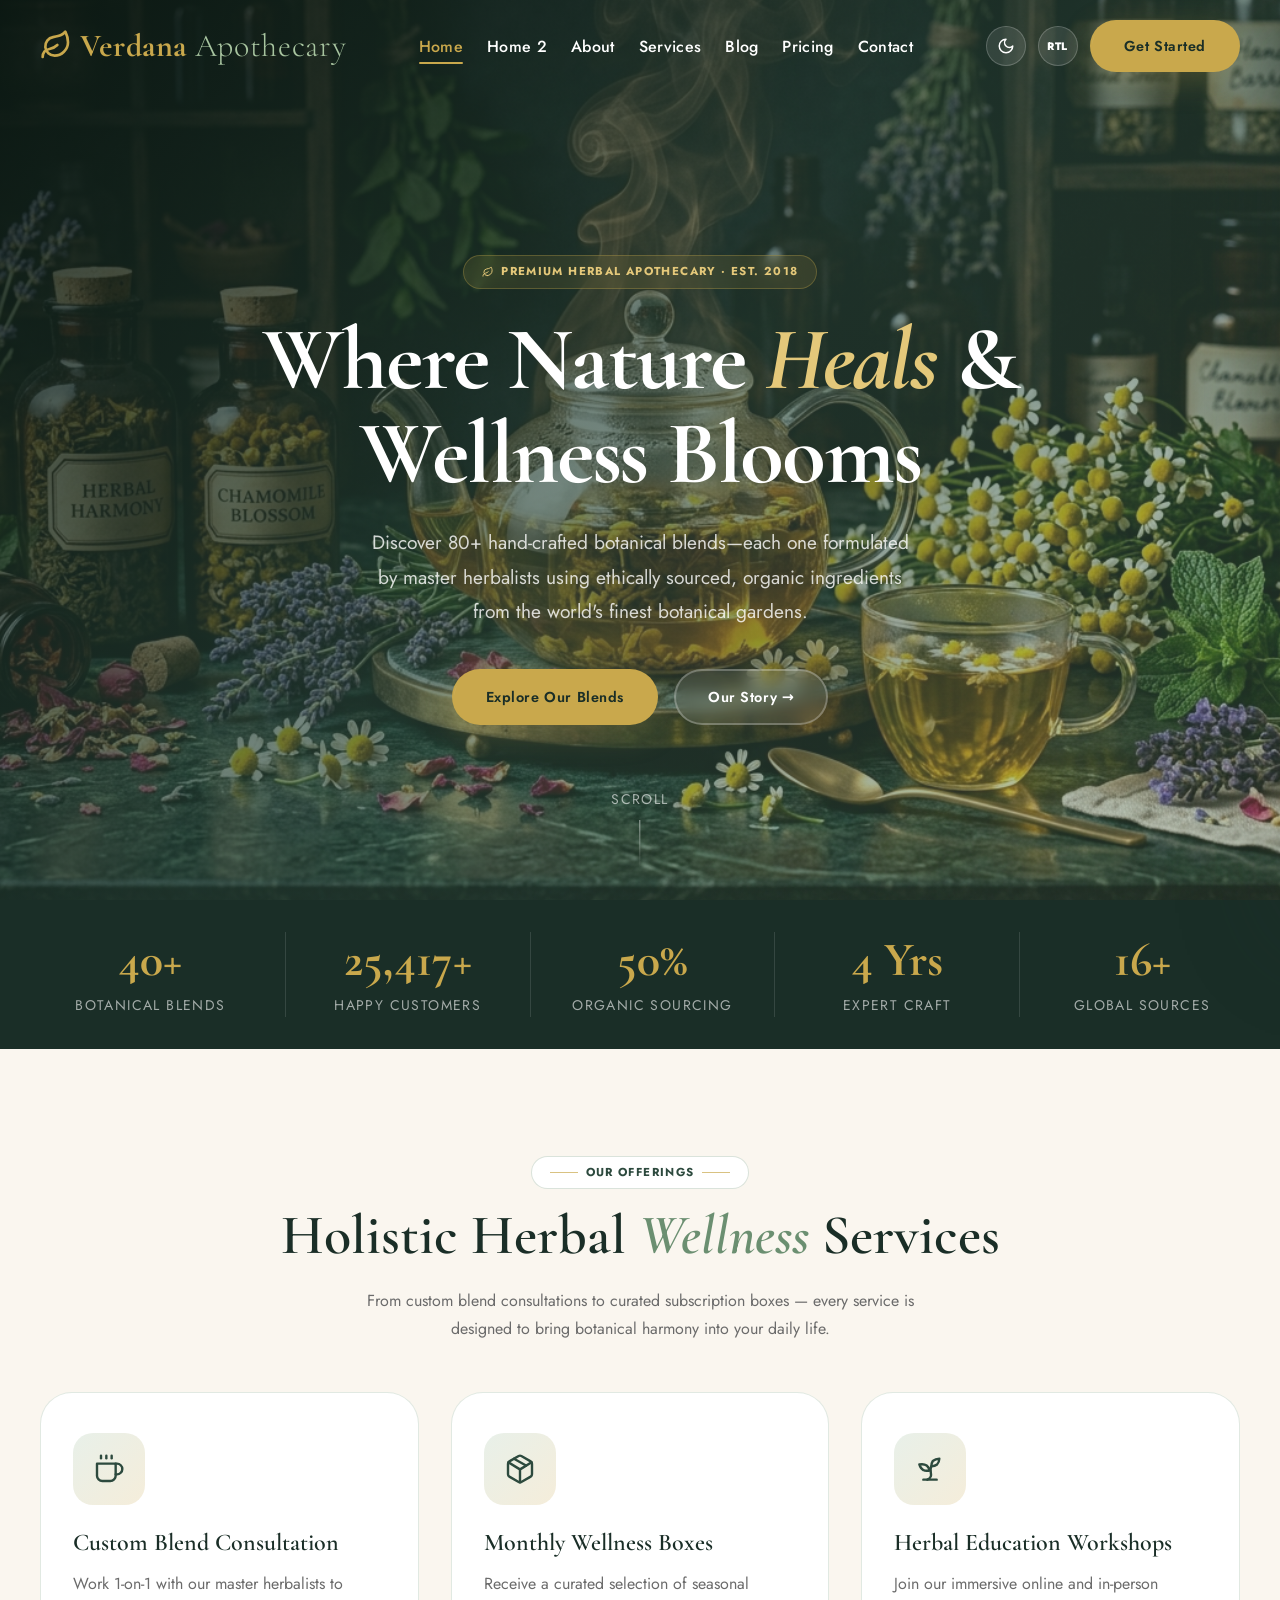
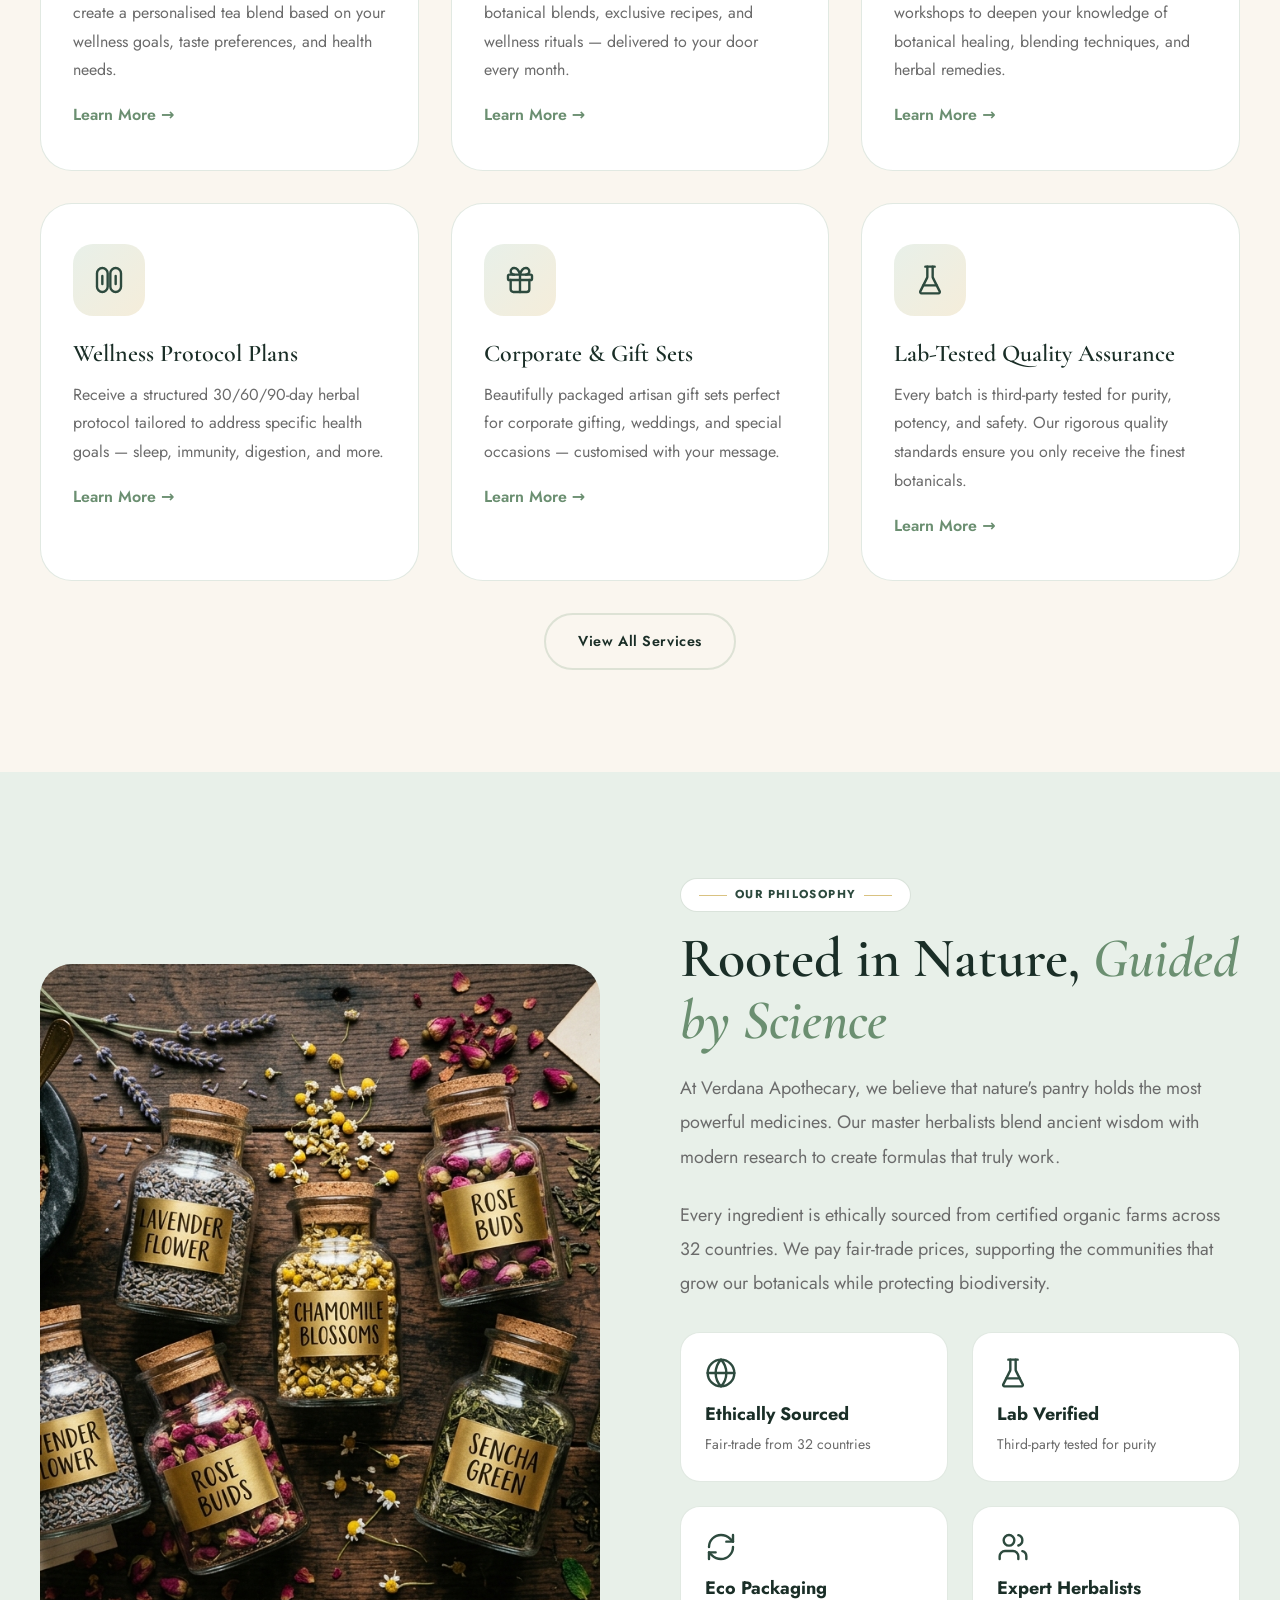
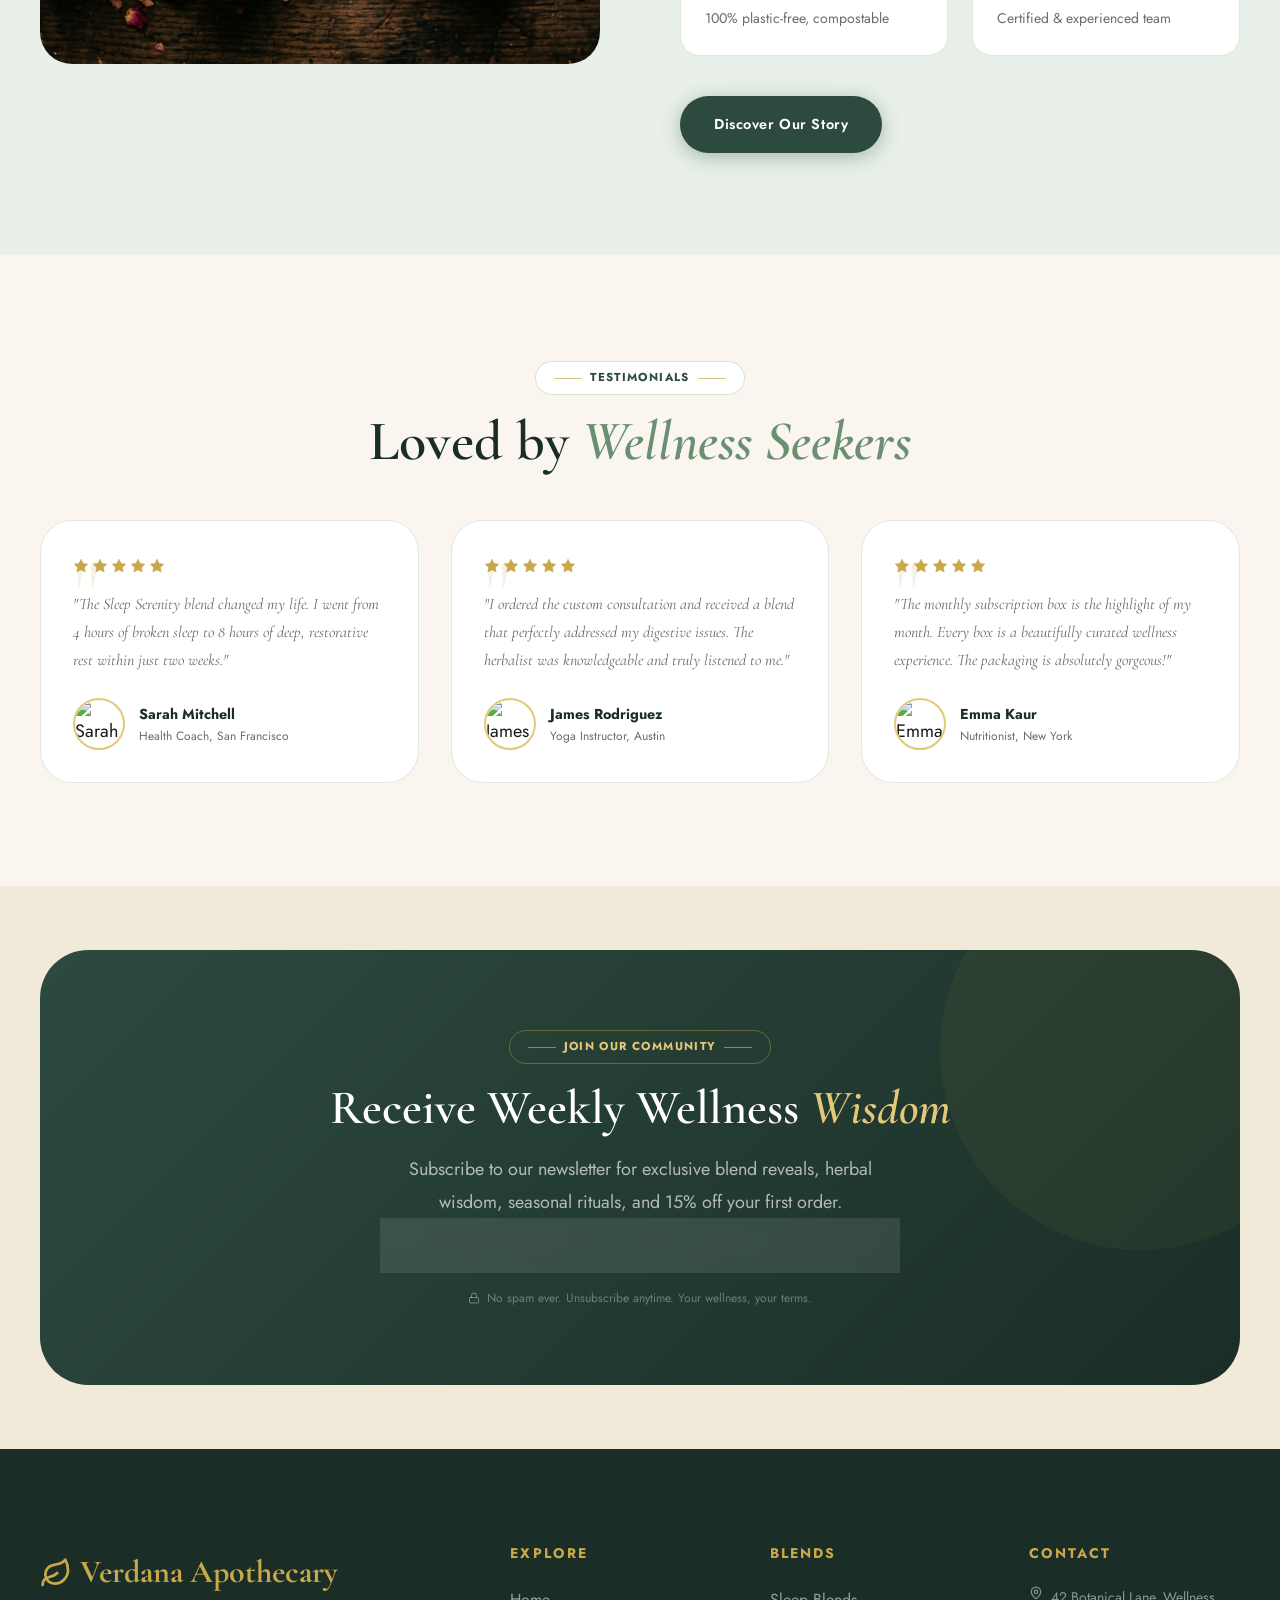
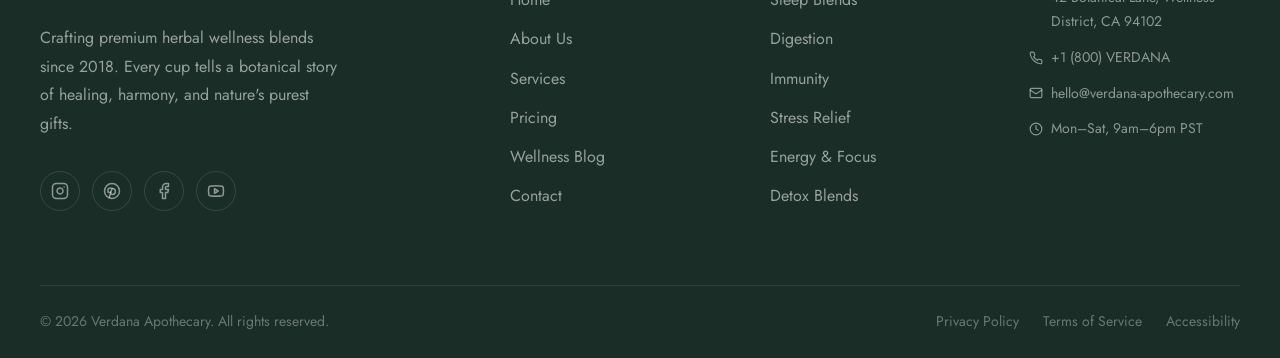
==== index.html @ f1251c32 "first commit" ====
<!DOCTYPE html>
<html lang="en" data-theme="light" dir="ltr">
<head>
  <meta charset="UTF-8" />
  <meta name="viewport" content="width=device-width, initial-scale=1.0" />
  <meta name="description" content="Verdana Apothecary — Premium herbal tea and wellness blends. Nature-sourced, hand-crafted botanical teas for total well-being." />
  <meta name="keywords" content="herbal tea, wellness blends, botanical apothecary, chamomile, lavender, immunity tea" />
  <meta property="og:title" content="Verdana Apothecary — Herbal Tea & Wellness" />
  <meta property="og:description" content="Premium botanical herbal teas crafted for your total wellness journey." />
  <title>Verdana Apothecary — Herbal Tea & Wellness Blends</title>
  <link rel="preconnect" href="https://fonts.googleapis.com" />
  <link rel="preconnect" href="https://fonts.gstatic.com" crossorigin />
  <link rel="stylesheet" href="assets/css/main.css" />
  <link rel="icon" href="data:image/svg+xml,%3Csvg xmlns='http://www.w3.org/2000/svg' viewBox='0 0 24 24' fill='none' stroke='%236B8F71' stroke-width='2' stroke-linecap='round' stroke-linejoin='round'%3E%3Cpath d='M11 20A7 7 0 0 1 9.8 6.1C15.5 5 17 4.48 19 2c1 2 2 4.18 2 8 0 5.5-4.78 10-10 10Z'/%3E%3Cpath d='M2 21c0-3 1.85-5.36 5.08-6C9.5 14.52 12 13 13 12'/%3E%3C/svg%3E" />
</head>
<body>

<!-- NAVBAR -->
<div id="navbar-placeholder"></div>

<!-- ═══════════════════════════════════════════
  SECTION 1: HERO SLIDER
═══════════════════════════════════════════ -->
<section class="hero" id="hero" style="min-height:100dvh;">
  <!-- Static hero background (slider removed) -->
  <div style="position:absolute;inset:0;">
    <div class="hero-bg" style="background-image:url('assets/images/hero-banner.jpg');position:absolute;inset:0;background-size:cover;background-position:center;"></div>
    <div class="hero-overlay"></div>
  </div>

  <div class="container" style="position:relative;z-index:2;width:100%;">
    <div class="hero-content" style="max-width:760px;padding-top:5rem;margin:0 auto;text-align:center;">
      <div class="hero-badge" data-aos>
        <svg class="icon icon-sm" viewBox="0 0 24 24" fill="none" stroke="currentColor" stroke-width="2" stroke-linecap="round" stroke-linejoin="round" aria-hidden="true"><path d="M11 20A7 7 0 0 1 9.8 6.1C15.5 5 17 4.48 19 2c1 2 2 4.18 2 8 0 5.5-4.78 10-10 10Z"/><path d="M2 21c0-3 1.85-5.36 5.08-6C9.5 14.52 12 13 13 12"/></svg> Premium Herbal Apothecary · Est. 2018
      </div>
      <h1 class="hero-title" data-aos data-aos-delay="100">
        Where Nature <em>Heals</em> &<br/>Wellness Blooms
      </h1>
      <p class="hero-subtitle" data-aos data-aos-delay="200" style="margin-inline:auto;">
        Discover 80+ hand-crafted botanical blends—each one formulated by master herbalists using ethically sourced, organic ingredients from the world's finest botanical gardens.
      </p>
      <div class="hero-actions" data-aos data-aos-delay="300" style="justify-content:center;">
        <a href="services.html" class="btn btn-gold btn-lg">Explore Our Blends</a>
        <a href="about.html"    class="btn btn-ghost btn-lg">Our Story →</a>
      </div>
    </div>
  </div>

  <div class="hero-scroll" aria-hidden="true">
    <span>Scroll</span>
    <div class="hero-scroll-line"></div>
  </div>
</section>

<!-- ═══════════════════════════════════════════
  SECTION 2: STATS BAR
═══════════════════════════════════════════ -->
<section class="stats-bar" aria-label="Key statistics">
  <div class="container">
    <div class="stats-grid">
      <div class="stat-item" data-aos>
        <h3><span data-counter="80" data-suffix="+">0+</span></h3>
        <p>Botanical Blends</p>
      </div>
      <div class="stat-divider"></div>
      <div class="stat-item" data-aos data-aos-delay="100">
        <h3><span data-counter="50000" data-suffix="+">0+</span></h3>
        <p>Happy Customers</p>
      </div>
      <div class="stat-divider"></div>
      <div class="stat-item" data-aos data-aos-delay="200">
        <h3><span data-counter="100" data-suffix="%">0%</span></h3>
        <p>Organic Sourcing</p>
      </div>
      <div class="stat-divider"></div>
      <div class="stat-item" data-aos data-aos-delay="300">
        <h3><span data-counter="8" data-suffix=" Yrs">0 Yrs</span></h3>
        <p>Expert Craft</p>
      </div>
      <div class="stat-divider"></div>
      <div class="stat-item" data-aos data-aos-delay="400">
        <h3><span data-counter="32" data-suffix="+">0+</span></h3>
        <p>Global Sources</p>
      </div>
    </div>
  </div>
</section>

<!-- ═══════════════════════════════════════════
  SECTION 3: FEATURED SERVICES
═══════════════════════════════════════════ -->
<section class="section bg-primary" id="services" aria-labelledby="services-heading">
  <div class="container">
    <div class="text-center mb-12">
      <div class="section-label mx-auto" data-aos>Our Offerings</div>
      <h2 class="section-title" id="services-heading" data-aos data-aos-delay="100">
        Holistic Herbal <em>Wellness</em> Services
      </h2>
      <p class="section-subtitle mx-auto text-center" data-aos data-aos-delay="200">
        From custom blend consultations to curated subscription boxes — every service is designed to bring botanical harmony into your daily life.
      </p>
    </div>
    <div class="grid g-3" role="list">
      <article class="service-card" data-aos data-aos-delay="100" role="listitem">
        <div class="service-icon"><svg viewBox="0 0 24 24" fill="none" stroke="currentColor" stroke-width="1.8" stroke-linecap="round" stroke-linejoin="round" aria-hidden="true"><path d="M17 8h1a4 4 0 1 1 0 8h-1"/><path d="M3 8h14v9a4 4 0 0 1-4 4H7a4 4 0 0 1-4-4Z"/><line x1="6" x2="6" y1="2" y2="4"/><line x1="10" x2="10" y1="2" y2="4"/><line x1="14" x2="14" y1="2" y2="4"/></svg></div>
        <h4>Custom Blend Consultation</h4>
        <p>Work 1-on-1 with our master herbalists to create a personalised tea blend based on your wellness goals, taste preferences, and health needs.</p>
        <a href="service-detail.html" class="card-link">Learn More →</a>
      </article>
      <article class="service-card" data-aos data-aos-delay="200" role="listitem">
        <div class="service-icon"><svg viewBox="0 0 24 24" fill="none" stroke="currentColor" stroke-width="1.8" stroke-linecap="round" stroke-linejoin="round" aria-hidden="true"><path d="M11 21.73a2 2 0 0 0 2 0l7-4A2 2 0 0 0 21 16V8a2 2 0 0 0-1-1.73l-7-4a2 2 0 0 0-2 0l-7 4A2 2 0 0 0 3 8v8a2 2 0 0 0 1 1.73z"/><path d="M12 22V12"/><path d="m3.3 7 7.703 4.734a2 2 0 0 0 1.994 0L20.7 7"/><path d="m7.5 4.27 9 5.15"/></svg></div>
        <h4>Monthly Wellness Boxes</h4>
        <p>Receive a curated selection of seasonal botanical blends, exclusive recipes, and wellness rituals — delivered to your door every month.</p>
        <a href="service-detail.html" class="card-link">Learn More →</a>
      </article>
      <article class="service-card" data-aos data-aos-delay="300" role="listitem">
        <div class="service-icon"><svg viewBox="0 0 24 24" fill="none" stroke="currentColor" stroke-width="1.8" stroke-linecap="round" stroke-linejoin="round" aria-hidden="true"><path d="M7 20h10"/><path d="M10 20c5.5-2.5.8-6.4 3-10"/><path d="M9.5 9.4c1.1.8 1.8 2.2 2.3 3.7-2 .4-3.5.4-4.8-.3-1.2-.6-2.3-1.9-3-4.2 2.8-.5 4.4 0 5.5.8z"/><path d="M14.1 6a7 7 0 0 0-1.1 4c1.9-.1 3.3-.6 4.3-1.4 1-1 1.6-2.3 1.7-4.3-2.7.1-4 1-4.9 1.7z"/></svg></div>
        <h4>Herbal Education Workshops</h4>
        <p>Join our immersive online and in-person workshops to deepen your knowledge of botanical healing, blending techniques, and herbal remedies.</p>
        <a href="service-detail.html" class="card-link">Learn More →</a>
      </article>
      <article class="service-card" data-aos data-aos-delay="100" role="listitem">
        <div class="service-icon"><svg viewBox="0 0 24 24" fill="none" stroke="currentColor" stroke-width="1.8" stroke-linecap="round" stroke-linejoin="round" aria-hidden="true"><rect width="8" height="18" x="3" y="3" rx="4"/><rect width="8" height="18" x="13" y="3" rx="4"/><line x1="7" x2="7" y1="9" y2="15"/><line x1="17" x2="17" y1="9" y2="15"/></svg></div>
        <h4>Wellness Protocol Plans</h4>
        <p>Receive a structured 30/60/90-day herbal protocol tailored to address specific health goals — sleep, immunity, digestion, and more.</p>
        <a href="service-detail.html" class="card-link">Learn More →</a>
      </article>
      <article class="service-card" data-aos data-aos-delay="200" role="listitem">
        <div class="service-icon"><svg viewBox="0 0 24 24" fill="none" stroke="currentColor" stroke-width="1.8" stroke-linecap="round" stroke-linejoin="round" aria-hidden="true"><rect x="3" y="8" width="18" height="4" rx="1"/><path d="M12 8v13"/><path d="M19 12v7a2 2 0 0 1-2 2H7a2 2 0 0 1-2-2v-7"/><path d="M7.5 8a2.5 2.5 0 0 1 0-5A4.8 8 0 0 1 12 8a4.8 8 0 0 1 4.5-5 2.5 2.5 0 0 1 0 5"/></svg></div>
        <h4>Corporate & Gift Sets</h4>
        <p>Beautifully packaged artisan gift sets perfect for corporate gifting, weddings, and special occasions — customised with your message.</p>
        <a href="service-detail.html" class="card-link">Learn More →</a>
      </article>
      <article class="service-card" data-aos data-aos-delay="300" role="listitem">
        <div class="service-icon"><svg viewBox="0 0 24 24" fill="none" stroke="currentColor" stroke-width="1.8" stroke-linecap="round" stroke-linejoin="round" aria-hidden="true"><path d="M10 2v7.527a2 2 0 0 1-.211.896L4.72 20.55a1 1 0 0 0 .9 1.45h12.76a1 1 0 0 0 .9-1.45l-5.069-10.127A2 2 0 0 1 14 9.527V2"/><path d="M8.5 2h7"/><path d="M7 16h10"/></svg></div>
        <h4>Lab-Tested Quality Assurance</h4>
        <p>Every batch is third-party tested for purity, potency, and safety. Our rigorous quality standards ensure you only receive the finest botanicals.</p>
        <a href="service-detail.html" class="card-link">Learn More →</a>
      </article>
    </div>
    <div class="text-center mt-8" data-aos>
      <a href="services.html" class="btn btn-outline btn-lg">View All Services</a>
    </div>
  </div>
</section>

<!-- ═══════════════════════════════════════════
  SECTION 4: ABOUT SPLIT
═══════════════════════════════════════════ -->
<section class="section" style="background:var(--clr-sage-mist);" aria-label="About Verdana Apothecary">
  <div class="container">
    <div style="display:grid;grid-template-columns:1fr 1fr;gap:5rem;align-items:center;">
      <div class="img-wrapper" data-aos="fade-right" style="border-radius:var(--r-xl);overflow:hidden;aspect-ratio:4/5;">
        <img src="assets/images/apothecary-flatlay.jpg" alt="Our botanical apothecary collection of hand-crafted herbal teas" class="img-zoom" style="width:100%;height:100%;object-fit:cover;" loading="lazy" />
      </div>
      <div data-aos="fade-left">
        <div class="section-label">Our Philosophy</div>
        <h2 class="section-title">Rooted in Nature, <em>Guided by Science</em></h2>
        <p style="color:var(--text-secondary);line-height:1.9;margin-bottom:1.5rem;">
          At Verdana Apothecary, we believe that nature's pantry holds the most powerful medicines. Our master herbalists blend ancient wisdom with modern research to create formulas that truly work.
        </p>
        <p style="color:var(--text-secondary);line-height:1.9;margin-bottom:2rem;">
          Every ingredient is ethically sourced from certified organic farms across 32 countries. We pay fair-trade prices, supporting the communities that grow our botanicals while protecting biodiversity.
        </p>
        <div style="display:grid;grid-template-columns:1fr 1fr;gap:1.5rem;margin-bottom:2.5rem;">
          <div style="background:var(--bg-card);border-radius:var(--r-lg);padding:1.5rem;border:1px solid var(--border-color);">
            <div class="value-icon" style="margin-bottom:0.5rem;"><svg class="icon-xl" viewBox="0 0 24 24" fill="none" stroke="currentColor" stroke-width="1.8" stroke-linecap="round" stroke-linejoin="round" aria-hidden="true"><circle cx="12" cy="12" r="10"/><path d="M12 2a14.5 14.5 0 0 0 0 20 14.5 14.5 0 0 0 0-20"/><path d="M2 12h20"/></svg></div>
            <div style="font-weight:700;color:var(--text-heading);margin-bottom:0.25rem;">Ethically Sourced</div>
            <div style="font-size:0.875rem;color:var(--text-secondary);">Fair-trade from 32 countries</div>
          </div>
          <div style="background:var(--bg-card);border-radius:var(--r-lg);padding:1.5rem;border:1px solid var(--border-color);">
            <div class="value-icon" style="margin-bottom:0.5rem;"><svg class="icon-xl" viewBox="0 0 24 24" fill="none" stroke="currentColor" stroke-width="1.8" stroke-linecap="round" stroke-linejoin="round" aria-hidden="true"><path d="M10 2v7.527a2 2 0 0 1-.211.896L4.72 20.55a1 1 0 0 0 .9 1.45h12.76a1 1 0 0 0 .9-1.45l-5.069-10.127A2 2 0 0 1 14 9.527V2"/><path d="M8.5 2h7"/><path d="M7 16h10"/></svg></div>
            <div style="font-weight:700;color:var(--text-heading);margin-bottom:0.25rem;">Lab Verified</div>
            <div style="font-size:0.875rem;color:var(--text-secondary);">Third-party tested for purity</div>
          </div>
          <div style="background:var(--bg-card);border-radius:var(--r-lg);padding:1.5rem;border:1px solid var(--border-color);">
            <div class="value-icon" style="margin-bottom:0.5rem;"><svg class="icon-xl" viewBox="0 0 24 24" fill="none" stroke="currentColor" stroke-width="1.8" stroke-linecap="round" stroke-linejoin="round" aria-hidden="true"><path d="M3 12a9 9 0 0 1 9-9 9.75 9.75 0 0 1 6.74 2.74L21 8"/><path d="M21 3v5h-5"/><path d="M21 12a9 9 0 0 1-9 9 9.75 9.75 0 0 1-6.74-2.74L3 16"/><path d="M8 16H3v5"/></svg></div>
            <div style="font-weight:700;color:var(--text-heading);margin-bottom:0.25rem;">Eco Packaging</div>
            <div style="font-size:0.875rem;color:var(--text-secondary);">100% plastic-free, compostable</div>
          </div>
          <div style="background:var(--bg-card);border-radius:var(--r-lg);padding:1.5rem;border:1px solid var(--border-color);">
            <div class="value-icon" style="margin-bottom:0.5rem;"><svg class="icon-xl" viewBox="0 0 24 24" fill="none" stroke="currentColor" stroke-width="1.8" stroke-linecap="round" stroke-linejoin="round" aria-hidden="true"><path d="M16 21v-2a4 4 0 0 0-4-4H6a4 4 0 0 0-4 4v2"/><circle cx="9" cy="7" r="4"/><path d="M22 21v-2a4 4 0 0 0-3-3.87"/><path d="M16 3.13a4 4 0 0 1 0 7.75"/></svg></div>
            <div style="font-weight:700;color:var(--text-heading);margin-bottom:0.25rem;">Expert Herbalists</div>
            <div style="font-size:0.875rem;color:var(--text-secondary);">Certified & experienced team</div>
          </div>
        </div>
        <a href="about.html" class="btn btn-primary btn-lg">Discover Our Story</a>
      </div>
    </div>
  </div>
</section>

<!-- ═══════════════════════════════════════════
  SECTION 5: TESTIMONIALS CAROUSEL
═══════════════════════════════════════════ -->
<section class="section bg-primary" aria-label="Customer testimonials">
  <div class="container">
    <div class="text-center mb-12">
      <div class="section-label mx-auto" data-aos>Testimonials</div>
      <h2 class="section-title" data-aos data-aos-delay="100">Loved by <em>Wellness Seekers</em></h2>
    </div>
    <div class="grid g-3" role="list">
      <article class="testimonial-card" data-aos data-aos-delay="100" role="listitem">
        <div class="stars-svg" aria-label="Rated 5 out of 5 stars"><svg viewBox="0 0 24 24" aria-hidden="true"><polygon points="12 2 15.09 8.26 22 9.27 17 14.14 18.18 21.02 12 17.77 5.82 21.02 7 14.14 2 9.27 8.91 8.26 12 2"/></svg><svg viewBox="0 0 24 24" aria-hidden="true"><polygon points="12 2 15.09 8.26 22 9.27 17 14.14 18.18 21.02 12 17.77 5.82 21.02 7 14.14 2 9.27 8.91 8.26 12 2"/></svg><svg viewBox="0 0 24 24" aria-hidden="true"><polygon points="12 2 15.09 8.26 22 9.27 17 14.14 18.18 21.02 12 17.77 5.82 21.02 7 14.14 2 9.27 8.91 8.26 12 2"/></svg><svg viewBox="0 0 24 24" aria-hidden="true"><polygon points="12 2 15.09 8.26 22 9.27 17 14.14 18.18 21.02 12 17.77 5.82 21.02 7 14.14 2 9.27 8.91 8.26 12 2"/></svg><svg viewBox="0 0 24 24" aria-hidden="true"><polygon points="12 2 15.09 8.26 22 9.27 17 14.14 18.18 21.02 12 17.77 5.82 21.02 7 14.14 2 9.27 8.91 8.26 12 2"/></svg></div>
        <p class="testimonial-text">"The Sleep Serenity blend changed my life. I went from 4 hours of broken sleep to 8 hours of deep, restorative rest within just two weeks."</p>
        <div class="testimonial-author">
          <div style="width:52px;height:52px;border-radius:50%;object-fit:cover;flex-shrink:0;border:2px solid var(--clr-gold-light);overflow:hidden;"><img src="https://images.unsplash.com/photo-1494790108377-be9c29b29330?auto=format&fit=crop&w=128&q=80" alt="Sarah Mitchell" style="width:100%;height:100%;object-fit:cover;" loading="lazy" /></div>
          <div>
            <div class="author-name">Sarah Mitchell</div>
            <div class="author-title">Health Coach, San Francisco</div>
          </div>
        </div>
      </article>
      <article class="testimonial-card" data-aos data-aos-delay="200" role="listitem">
        <div class="stars-svg" aria-label="Rated 5 out of 5 stars"><svg viewBox="0 0 24 24" aria-hidden="true"><polygon points="12 2 15.09 8.26 22 9.27 17 14.14 18.18 21.02 12 17.77 5.82 21.02 7 14.14 2 9.27 8.91 8.26 12 2"/></svg><svg viewBox="0 0 24 24" aria-hidden="true"><polygon points="12 2 15.09 8.26 22 9.27 17 14.14 18.18 21.02 12 17.77 5.82 21.02 7 14.14 2 9.27 8.91 8.26 12 2"/></svg><svg viewBox="0 0 24 24" aria-hidden="true"><polygon points="12 2 15.09 8.26 22 9.27 17 14.14 18.18 21.02 12 17.77 5.82 21.02 7 14.14 2 9.27 8.91 8.26 12 2"/></svg><svg viewBox="0 0 24 24" aria-hidden="true"><polygon points="12 2 15.09 8.26 22 9.27 17 14.14 18.18 21.02 12 17.77 5.82 21.02 7 14.14 2 9.27 8.91 8.26 12 2"/></svg><svg viewBox="0 0 24 24" aria-hidden="true"><polygon points="12 2 15.09 8.26 22 9.27 17 14.14 18.18 21.02 12 17.77 5.82 21.02 7 14.14 2 9.27 8.91 8.26 12 2"/></svg></div>
        <p class="testimonial-text">"I ordered the custom consultation and received a blend that perfectly addressed my digestive issues. The herbalist was knowledgeable and truly listened to me."</p>
        <div class="testimonial-author">
          <div style="width:52px;height:52px;border-radius:50%;object-fit:cover;flex-shrink:0;border:2px solid var(--clr-gold-light);overflow:hidden;"><img src="https://images.unsplash.com/photo-1500648767791-00dcc994a43e?auto=format&fit=crop&w=128&q=80" alt="James Rodriguez" style="width:100%;height:100%;object-fit:cover;" loading="lazy" /></div>
          <div>
            <div class="author-name">James Rodriguez</div>
            <div class="author-title">Yoga Instructor, Austin</div>
          </div>
        </div>
      </article>
      <article class="testimonial-card" data-aos data-aos-delay="300" role="listitem">
        <div class="stars-svg" aria-label="Rated 5 out of 5 stars"><svg viewBox="0 0 24 24" aria-hidden="true"><polygon points="12 2 15.09 8.26 22 9.27 17 14.14 18.18 21.02 12 17.77 5.82 21.02 7 14.14 2 9.27 8.91 8.26 12 2"/></svg><svg viewBox="0 0 24 24" aria-hidden="true"><polygon points="12 2 15.09 8.26 22 9.27 17 14.14 18.18 21.02 12 17.77 5.82 21.02 7 14.14 2 9.27 8.91 8.26 12 2"/></svg><svg viewBox="0 0 24 24" aria-hidden="true"><polygon points="12 2 15.09 8.26 22 9.27 17 14.14 18.18 21.02 12 17.77 5.82 21.02 7 14.14 2 9.27 8.91 8.26 12 2"/></svg><svg viewBox="0 0 24 24" aria-hidden="true"><polygon points="12 2 15.09 8.26 22 9.27 17 14.14 18.18 21.02 12 17.77 5.82 21.02 7 14.14 2 9.27 8.91 8.26 12 2"/></svg><svg viewBox="0 0 24 24" aria-hidden="true"><polygon points="12 2 15.09 8.26 22 9.27 17 14.14 18.18 21.02 12 17.77 5.82 21.02 7 14.14 2 9.27 8.91 8.26 12 2"/></svg></div>
        <p class="testimonial-text">"The monthly subscription box is the highlight of my month. Every box is a beautifully curated wellness experience. The packaging is absolutely gorgeous!"</p>
        <div class="testimonial-author">
          <div style="width:52px;height:52px;border-radius:50%;object-fit:cover;flex-shrink:0;border:2px solid var(--clr-gold-light);overflow:hidden;"><img src="https://images.unsplash.com/photo-1438761681033-6461ffad8d80?auto=format&fit=crop&w=128&q=80" alt="Emma Kaur" style="width:100%;height:100%;object-fit:cover;" loading="lazy" /></div>
          <div>
            <div class="author-name">Emma Kaur</div>
            <div class="author-title">Nutritionist, New York</div>
          </div>
        </div>
      </article>
    </div>
  </div>
</section>

<!-- ═══════════════════════════════════════════
  SECTION 6: NEWSLETTER CTA
═══════════════════════════════════════════ -->
<section class="section-sm" style="background:var(--bg-secondary);" aria-label="Newsletter signup">
  <div class="container">
    <div class="newsletter-wrap" data-aos>
      <div class="section-label" style="color:var(--clr-gold-light);justify-content:center;">
        Join Our Community
      </div>
      <h2 style="font-family:var(--ff-heading);font-size:clamp(1.8rem,4vw,3rem);color:#fff;margin-bottom:1rem;">
        Receive Weekly Wellness <em style="color:var(--clr-gold-light);">Wisdom</em>
      </h2>
      <p style="color:rgba(255,255,255,0.65);max-width:520px;margin:0 auto;line-height:1.8;">
        Subscribe to our newsletter for exclusive blend reveals, herbal wisdom, seasonal rituals, and 15% off your first order.
      </p>
      <form class="newsletter-input-wrap" data-validate role="search" aria-label="Email newsletter signup">
        <label for="nl-email" style="position:absolute;width:1px;height:1px;overflow:hidden;clip:rect(0,0,0,0);">Email address</label>
        <input type="email" id="nl-email" name="email" class="newsletter-input" placeholder="your@email.com" required aria-required="true" />
        <button type="submit" class="newsletter-btn">Subscribe</button>
      </form>
      <p style="color:rgba(255,255,255,0.35);font-size:0.75rem;margin-top:1rem;display:flex;align-items:center;justify-content:center;gap:0.4rem;">
        <svg class="icon icon-sm" viewBox="0 0 24 24" fill="none" stroke="currentColor" stroke-width="2" stroke-linecap="round" stroke-linejoin="round" aria-hidden="true"><rect width="18" height="11" x="3" y="11" rx="2" ry="2"/><path d="M7 11V7a5 5 0 0 1 10 0v4"/></svg> No spam ever. Unsubscribe anytime. Your wellness, your terms.
      </p>
    </div>
  </div>
</section>

<!-- FOOTER -->
<div id="footer-placeholder"></div>

<script src="assets/js/components.js"></script>
<script src="assets/js/main.js"></script>
<style>
  #hero { position:relative; }
  @media(max-width:768px){
    #hero .hero-title{ font-size:clamp(2.2rem,7vw,3.5rem); }
    section[style*="grid-template-columns:1fr 1fr"]>div:first-child { display:none; }
    section[style*="grid-template-columns:1fr 1fr"]{ display:block; }
  }
</style>
</body>
</html>
---- assets/css/main.css ----
/* ============================================================
   VERDANA APOTHECARY — Global Design System
   Organic Luxury · Botanical · Calm · Modern · Elegant
   ============================================================ */

@import url('https://fonts.googleapis.com/css2?family=Cormorant+Garamond:ital,wght@0,300;0,400;0,500;0,600;0,700;1,300;1,400;1,500&family=Jost:wght@300;400;500;600;700&family=Playfair+Display:ital,wght@0,400;0,600;0,700;1,400;1,600&display=swap');

/* ─── CSS VARIABLES ─── */
:root {
  /* Brand Colors */
  --clr-forest:      #2D4A3E;
  --clr-forest-deep: #1A2E27;
  --clr-sage:        #6B8F71;
  --clr-sage-light:  #A8C5A0;
  --clr-sage-mist:   #E8F0E9;
  --clr-gold:        #C9A84C;
  --clr-gold-light:  #E4C87A;
  --clr-gold-pale:   #F5EDDA;
  --clr-cream:       #FAF6EF;
  --clr-warm:        #F2EAD8;
  --clr-earth:       #8B6914;
  --clr-lavender:    #8B7BA8;
  --clr-rose:        #C4786E;
  --clr-bark:        #6B4C2A;

  /* Neutrals */
  --clr-dark:        #1A1A1A;
  --clr-charcoal:    #2C2C2C;
  --clr-mid:         #6B6B6B;
  --clr-light:       #F9F9F7;
  --clr-white:       #FFFFFF;
  --clr-border:      rgba(107,143,113,0.2);

  /* Typography */
  --ff-heading:      'Cormorant Garamond', Georgia, serif;
  --ff-display:      'Playfair Display', Georgia, serif;
  --ff-body:         'Jost', system-ui, sans-serif;

  /* Font Sizes (fluid) */
  --fs-xs:   clamp(0.75rem,  1.5vw, 0.875rem);
  --fs-sm:   clamp(0.875rem, 1.8vw, 1rem);
  --fs-base: clamp(1rem,     2vw,   1.125rem);
  --fs-lg:   clamp(1.125rem, 2.2vw, 1.25rem);
  --fs-xl:   clamp(1.25rem,  2.5vw, 1.5rem);
  --fs-2xl:  clamp(1.5rem,   3vw,   2rem);
  --fs-3xl:  clamp(2rem,     4vw,   3rem);
  --fs-4xl:  clamp(2.5rem,   5vw,   4rem);
  --fs-5xl:  clamp(3rem,     6vw,   5.5rem);

  /* Spacing */
  --sp-1: 0.25rem;  --sp-2: 0.5rem;   --sp-3: 0.75rem;
  --sp-4: 1rem;     --sp-6: 1.5rem;   --sp-8: 2rem;
  --sp-10:2.5rem;   --sp-12:3rem;     --sp-16:4rem;
  --sp-20:5rem;     --sp-24:6rem;     --sp-32:8rem;

  /* Radii */
  --r-sm:  6px;   --r-md:  12px;  --r-lg:  20px;
  --r-xl:  32px;  --r-2xl: 48px;  --r-full:9999px;

  /* Shadows */
  --shadow-sm:  0 2px 8px rgba(29,46,39,0.08);
  --shadow-md:  0 8px 32px rgba(29,46,39,0.12);
  --shadow-lg:  0 20px 60px rgba(29,46,39,0.18);
  --shadow-xl:  0 40px 100px rgba(29,46,39,0.22);
  --shadow-gold:0 8px 32px rgba(201,168,76,0.25);

  /* Transitions */
  --t-fast:   0.15s ease;
  --t-base:   0.3s ease;
  --t-slow:   0.5s cubic-bezier(0.25,0.46,0.45,0.94);
  --t-spring: 0.6s cubic-bezier(0.34,1.56,0.64,1);

  /* Dark Mode Defaults (Light) */
  --bg-primary:    var(--clr-cream);
  --bg-secondary:  var(--clr-warm);
  --bg-card:       var(--clr-white);
  --text-primary:  var(--clr-dark);
  --text-secondary:var(--clr-mid);
  --text-heading:  var(--clr-forest-deep);
  --border-color:  var(--clr-border);
  --navbar-bg:     rgba(250,246,239,0.95);
}

/* Dark Mode */
[data-theme="dark"] {
  --bg-primary:    #0D1B15;
  --bg-secondary:  #162419;
  --bg-card:       #1C2D23;
  --text-primary:  #E8F0E9;
  --text-secondary:#A8C5A0;
  --text-heading:  #F5EDDA;
  --border-color:  rgba(107,143,113,0.15);
  --navbar-bg:     rgba(13,27,21,0.95);
  --clr-cream:     #0D1B15;
  --clr-warm:      #162419;
  --clr-white:     #1C2D23;
  --clr-dark:      #E8F0E9;
  --clr-mid:       #A8C5A0;
  --clr-sage-mist: #1C2D23;
}

/* ─── RESET & BASE ─── */
*, *::before, *::after { box-sizing: border-box; margin: 0; padding: 0; }

html {
  scroll-behavior: smooth;
  font-size: 16px;
  overflow-x: hidden;
}

body {
  font-family: var(--ff-body);
  font-size: var(--fs-base);
  color: var(--text-primary);
  background-color: var(--bg-primary);
  line-height: 1.7;
  transition: background-color var(--t-base), color var(--t-base);
  overflow-x: hidden;
}

img { max-width: 100%; height: auto; display: block; }
a { color: inherit; text-decoration: none; transition: color var(--t-fast); }
ul { list-style: none; }
button { cursor: pointer; border: none; background: none; font-family: inherit; }

/* ─── TYPOGRAPHY ─── */
h1,h2,h3,h4,h5,h6 {
  font-family: var(--ff-heading);
  color: var(--text-heading);
  line-height: 1.2;
  font-weight: 600;
}
h1 { font-size: var(--fs-5xl); }
h2 { font-size: var(--fs-4xl); }
h3 { font-size: var(--fs-3xl); }
h4 { font-size: var(--fs-2xl); }
h5 { font-size: var(--fs-xl); }
h6 { font-size: var(--fs-lg); }

.display-font { font-family: var(--ff-display); }

/* ─── LAYOUT UTILITIES ─── */
.container {
  width: 100%;
  max-width: 1320px;
  margin-inline: auto;
  padding-inline: clamp(1rem, 4vw, 3rem);
}
.container-fluid { width: 100%; padding-inline: clamp(1rem, 3vw, 2rem); }
.section { padding-block: clamp(4rem, 8vw, 7rem); }
.section-sm { padding-block: clamp(2.5rem, 5vw, 4.5rem); }

/* Grid */
.grid { display: grid; }
.g-2 { grid-template-columns: repeat(2, 1fr); gap: var(--sp-8); }
.g-3 { grid-template-columns: repeat(3, 1fr); gap: var(--sp-8); }
.g-4 { grid-template-columns: repeat(4, 1fr); gap: var(--sp-6); }
.g-auto { grid-template-columns: repeat(auto-fit, minmax(280px, 1fr)); gap: var(--sp-8); }

@media (max-width: 992px) {
  .g-3, .g-4 { grid-template-columns: repeat(2, 1fr); }
}
@media (max-width: 640px) {
  .g-2, .g-3, .g-4 { grid-template-columns: 1fr; }
}

/* Flex */
.flex { display: flex; }
.flex-center { display: flex; align-items: center; justify-content: center; }
.flex-between { display: flex; align-items: center; justify-content: space-between; }
.flex-col { display: flex; flex-direction: column; }
.gap-2 { gap: var(--sp-2); } .gap-4 { gap: var(--sp-4); }
.gap-6 { gap: var(--sp-6); } .gap-8 { gap: var(--sp-8); }

/* ─── COLORS & BACKGROUNDS ─── */
.bg-forest    { background-color: var(--clr-forest); }
.bg-sage-mist { background-color: var(--clr-sage-mist); }
.bg-cream     { background-color: var(--clr-cream); }
.bg-gold-pale { background-color: var(--clr-gold-pale); }
.bg-card      { background-color: var(--bg-card); }
.bg-dark      { background-color: var(--clr-forest-deep); }
.bg-primary   { background-color: var(--bg-primary); }

.text-forest   { color: var(--clr-forest); }
.text-gold     { color: var(--clr-gold); }
.text-sage     { color: var(--clr-sage); }
.text-mid      { color: var(--text-secondary); }
.text-white    { color: #fff; }
.text-heading  { color: var(--text-heading); }

/* ─── SECTION LABELS ─── */
.section-label {
  display: inline-flex;
  align-items: center;
  gap: var(--sp-2);
  font-family: var(--ff-body);
  font-size: var(--fs-xs);
  font-weight: 600;
  letter-spacing: 0.15em;
  text-transform: uppercase;
  color: var(--clr-gold);
  margin-bottom: var(--sp-4);
}
.section-label::before,
.section-label::after {
  content: '';
  display: block;
  width: 28px;
  height: 1px;
  background: var(--clr-gold);
  opacity: 0.7;
}

.section-title {
  font-size: clamp(2rem, 4.5vw, 3.5rem);
  font-family: var(--ff-heading);
  color: var(--text-heading);
  line-height: 1.15;
  margin-bottom: var(--sp-6);
}
.section-title em {
  font-style: italic;
  color: var(--clr-sage);
}
.section-subtitle {
  font-size: var(--fs-base);
  color: var(--text-secondary);
  max-width: 640px;
  line-height: 1.8;
}

/* ─── BUTTONS ─── */
.btn {
  display: inline-flex;
  align-items: center;
  gap: var(--sp-2);
  padding: 0.875rem 2.25rem;
  border-radius: var(--r-full);
  font-family: var(--ff-body);
  font-size: var(--fs-sm);
  font-weight: 600;
  letter-spacing: 0.04em;
  transition: all var(--t-base);
  position: relative;
  overflow: hidden;
  white-space: nowrap;
}
.btn::before {
  content: '';
  position: absolute;
  inset: 0;
  background: rgba(255,255,255,0.1);
  transform: translateX(-100%) skewX(-15deg);
  transition: transform 0.4s ease;
}
.btn:hover::before { transform: translateX(200%) skewX(-15deg); }

.btn-primary {
  background: linear-gradient(135deg, var(--clr-forest) 0%, var(--clr-sage) 100%);
  color: #fff;
  box-shadow: 0 4px 20px rgba(45,74,62,0.35);
}
.btn-primary:hover {
  transform: translateY(-2px);
  box-shadow: 0 8px 32px rgba(45,74,62,0.45);
  color: #fff;
}

.btn-gold {
  background: linear-gradient(135deg, var(--clr-gold) 0%, var(--clr-earth) 100%);
  color: #fff;
  box-shadow: var(--shadow-gold);
}
.btn-gold:hover {
  transform: translateY(-2px);
  box-shadow: 0 12px 40px rgba(201,168,76,0.4);
  color: #fff;
}

.btn-outline {
  background: transparent;
  color: var(--clr-forest);
  border: 2px solid var(--clr-forest);
}
.btn-outline:hover {
  background: var(--clr-forest);
  color: #fff;
  transform: translateY(-2px);
}

.btn-outline-gold {
  background: transparent;
  color: var(--clr-gold);
  border: 2px solid var(--clr-gold);
}
.btn-outline-gold:hover {
  background: var(--clr-gold);
  color: #fff;
  transform: translateY(-2px);
}

.btn-ghost {
  background: rgba(255,255,255,0.12);
  color: #fff;
  backdrop-filter: blur(8px);
  border: 1px solid rgba(255,255,255,0.25);
}
.btn-ghost:hover {
  background: rgba(255,255,255,0.22);
  transform: translateY(-2px);
  color: #fff;
}

.btn-sm { padding: 0.625rem 1.5rem; font-size: var(--fs-xs); }
.btn-lg { padding: 1.125rem 2.75rem; font-size: var(--fs-base); }
.btn-xl { padding: 1.375rem 3.25rem; font-size: var(--fs-lg); }

/* ─── CARDS ─── */
.card {
  background: var(--bg-card);
  border-radius: var(--r-lg);
  border: 1px solid var(--border-color);
  overflow: hidden;
  transition: all var(--t-slow);
  box-shadow: var(--shadow-sm);
}
.card:hover {
  transform: translateY(-6px);
  box-shadow: var(--shadow-lg);
  border-color: rgba(107,143,113,0.35);
}

.card-img {
  width: 100%;
  aspect-ratio: 3/2;
  object-fit: cover;
  transition: transform 0.6s cubic-bezier(0.25,0.46,0.45,0.94);
}
.card:hover .card-img { transform: scale(1.06); }

.card-body { padding: var(--sp-8); }
.card-body-sm { padding: var(--sp-6); }

/* ─── NAVBAR ─── */
.navbar {
  position: fixed;
  top: 0; left: 0; right: 0;
  z-index: 1000;
  padding: 1.25rem 0;
  transition: all var(--t-base);
  background: transparent;
}
.navbar.scrolled {
  background: var(--navbar-bg);
  padding: 0.75rem 0;
  box-shadow: 0 4px 30px rgba(0,0,0,0.08);
  backdrop-filter: blur(20px);
  -webkit-backdrop-filter: blur(20px);
}
.nav-brand {
  font-family: var(--ff-heading);
  font-size: var(--fs-2xl);
  font-weight: 700;
  color: var(--clr-gold);
  letter-spacing: 0.02em;
  line-height: 1;
}
.nav-brand span { color: var(--clr-sage-light); font-weight: 300; }
.nav-inner {
  display: flex;
  align-items: center;
  justify-content: space-between;
  gap: var(--sp-8);
}
.nav-links {
  display: flex;
  align-items: center;
  gap: var(--sp-6);
}
.nav-link {
  font-size: var(--fs-sm);
  font-weight: 500;
  /* Pure white: top navbar always sits on a dark hero/overlay.
     (var(--clr-white) remaps to dark in dark-mode — unreadable here.) */
  color: #fff;
  position: relative;
  padding: 0.25rem 0;
  letter-spacing: 0.02em;
  transition: color var(--t-fast);
}
.navbar.scrolled .nav-link { color: var(--text-primary); }
[data-theme="dark"] .navbar.scrolled .nav-link { color: var(--text-primary); }
.nav-link::after {
  content: '';
  position: absolute;
  bottom: -2px; left: 0;
  width: 0; height: 2px;
  background: var(--clr-gold);
  transition: width var(--t-base);
  border-radius: 2px;
}
.nav-link:hover::after,
.nav-link.active::after { width: 100%; }
.nav-link:hover { color: var(--clr-gold); }

.nav-actions {
  display: flex;
  align-items: center;
  gap: var(--sp-3);
}

/* Dropdown */
.dropdown { position: relative; }
.dropdown-menu {
  position: absolute;
  top: calc(100% + 12px);
  left: 50%;
  transform: translateX(-50%) translateY(8px);
  background: var(--bg-card);
  border: 1px solid var(--border-color);
  border-radius: var(--r-md);
  padding: var(--sp-3) 0;
  min-width: 200px;
  box-shadow: var(--shadow-lg);
  opacity: 0;
  visibility: hidden;
  transition: all var(--t-base);
  pointer-events: none;
}
.dropdown:hover .dropdown-menu {
  opacity: 1;
  visibility: visible;
  transform: translateX(-50%) translateY(0);
  pointer-events: all;
}
.dropdown-item {
  display: block;
  padding: var(--sp-2) var(--sp-6);
  font-size: var(--fs-sm);
  color: var(--text-primary);
  transition: all var(--t-fast);
}
.dropdown-item:hover {
  color: var(--clr-forest);
  background: var(--clr-sage-mist);
  padding-left: var(--sp-8);
}

/* Mobile Menu */
.hamburger {
  display: none;
  flex-direction: column;
  gap: 5px;
  padding: var(--sp-2);
  cursor: pointer;
}
.hamburger span {
  display: block;
  width: 24px;
  height: 2px;
  /* Pure white for the same reason as .nav-link above */
  background: #fff;
  border-radius: 2px;
  transition: all var(--t-base);
}
.navbar.scrolled .hamburger span { background: var(--text-primary); }
.hamburger.open span:nth-child(1) { transform: rotate(45deg) translate(5px, 5px); }
.hamburger.open span:nth-child(2) { opacity: 0; width: 0; }
.hamburger.open span:nth-child(3) { transform: rotate(-45deg) translate(5px, -5px); }

.mobile-menu {
  position: fixed;
  top: 0; right: 0;
  width: min(380px, 100vw);
  height: 100dvh;
  background: var(--bg-card);
  z-index: 999;
  padding: var(--sp-24) var(--sp-8) var(--sp-8);
  transform: translateX(100%);
  transition: transform var(--t-slow);
  overflow-y: auto;
  box-shadow: var(--shadow-xl);
}
.mobile-menu.open { transform: translateX(0); }
.mobile-overlay {
  position: fixed;
  inset: 0;
  background: rgba(0,0,0,0.5);
  z-index: 998;
  opacity: 0;
  visibility: hidden;
  transition: all var(--t-base);
  backdrop-filter: blur(4px);
}
.mobile-overlay.open { opacity: 1; visibility: visible; }
.mobile-nav-link {
  display: flex;
  align-items: center;
  justify-content: space-between;
  gap: 1rem;
  font-family: var(--ff-heading);
  font-size: 1.35rem;
  font-weight: 500;
  color: var(--text-heading);
  padding: 0.9rem 0.75rem;
  border-bottom: 1px solid var(--border-color);
  border-inline-start: 3px solid transparent;
  transition: all var(--t-fast);
}
.mobile-nav-link::after {
  content: '›';
  color: var(--clr-sage);
  font-size: 1.5rem;
  line-height: 1;
  transition: transform var(--t-fast);
}
[dir="rtl"] .mobile-nav-link::after { content: '‹'; }
.mobile-nav-link:hover { color: var(--clr-earth); background: rgba(201,168,76,0.08); padding-inline-start: 1.25rem; }
.mobile-nav-link:hover::after { transform: translateX(4px); color: var(--clr-gold); }
[dir="rtl"] .mobile-nav-link:hover::after { transform: translateX(-4px); }
/* Active page highlight */
.mobile-nav-link.active {
  color: var(--clr-earth);
  border-inline-start-color: var(--clr-gold);
  background: linear-gradient(90deg, rgba(201,168,76,0.14), transparent);
  font-weight: 700;
}
.mobile-nav-link.active::after { color: var(--clr-gold); }
[data-theme="dark"] .mobile-nav-link:hover { color: var(--clr-gold-light); }
[data-theme="dark"] .mobile-nav-link.active { color: var(--clr-gold-light); }
/* Desktop active link: gold underline + tinted text */
.nav-link.active { color: var(--clr-gold); }
.nav-link.active::after { width: 100%; }
.navbar.scrolled .nav-link.active { color: var(--clr-earth); }
[data-theme="dark"] .navbar.scrolled .nav-link.active { color: var(--clr-gold); }

/* ─── THEME TOGGLE ─── */
.theme-toggle {
  width: 40px; height: 40px;
  border-radius: var(--r-full);
  display: flex; align-items: center; justify-content: center;
  background: rgba(255,255,255,0.1);
  border: 1px solid rgba(255,255,255,0.2);
  transition: all var(--t-base);
  font-size: 1.1rem;
  color: #fff;
}
.navbar.scrolled .theme-toggle {
  background: var(--clr-sage-mist);
  border-color: var(--border-color);
  color: var(--clr-forest);
}
.theme-toggle:hover { transform: rotate(20deg) scale(1.1); }

/* ─── HERO SECTIONS ─── */
.hero {
  position: relative;
  min-height: 100dvh;
  display: flex;
  align-items: center;
  overflow: hidden;
}
.hero-overlay {
  position: absolute;
  inset: 0;
  background: linear-gradient(
    135deg,
    rgba(13,27,21,0.88) 0%,
    rgba(45,74,62,0.65) 50%,
    rgba(107,143,113,0.3) 100%
  );
  z-index: 1;
}
.hero-bg {
  position: absolute;
  inset: 0;
  background-size: cover;
  background-position: center;
  background-repeat: no-repeat;
  z-index: 0;
  transform: scale(1.05);
  animation: heroZoom 12s ease-in-out infinite alternate;
}
@keyframes heroZoom {
  from { transform: scale(1.05); }
  to   { transform: scale(1.12); }
}
.hero-content {
  position: relative;
  z-index: 2;
  color: #fff;
}
.hero-badge {
  display: inline-flex;
  align-items: center;
  gap: var(--sp-2);
  background: rgba(201,168,76,0.15);
  border: 1px solid rgba(201,168,76,0.4);
  border-radius: var(--r-full);
  padding: 0.5rem 1.25rem;
  font-size: var(--fs-xs);
  font-weight: 600;
  letter-spacing: 0.12em;
  text-transform: uppercase;
  color: var(--clr-gold-light);
  backdrop-filter: blur(8px);
  margin-bottom: var(--sp-6);
}
.hero-title {
  font-size: clamp(2.8rem, 7vw, 6rem);
  font-family: var(--ff-heading);
  font-weight: 700;
  color: #fff;
  line-height: 1.05;
  letter-spacing: -0.02em;
  margin-bottom: var(--sp-6);
}
.hero-title em { font-style: italic; color: var(--clr-gold-light); }
.hero-subtitle {
  font-size: clamp(1rem, 2vw, 1.2rem);
  color: rgba(255,255,255,0.8);
  max-width: 560px;
  line-height: 1.8;
  margin-bottom: var(--sp-10);
}
.hero-actions {
  display: flex;
  gap: var(--sp-4);
  flex-wrap: wrap;
}
.hero-scroll {
  position: absolute;
  bottom: 2rem;
  left: 50%;
  transform: translateX(-50%);
  z-index: 2;
  display: flex;
  flex-direction: column;
  align-items: center;
  gap: var(--sp-2);
  color: rgba(255,255,255,0.6);
  font-size: var(--fs-xs);
  letter-spacing: 0.1em;
  text-transform: uppercase;
  animation: scrollBounce 2s ease-in-out infinite;
}
@keyframes scrollBounce {
  0%,100% { transform: translateX(-50%) translateY(0); }
  50%      { transform: translateX(-50%) translateY(8px); }
}
.hero-scroll-line {
  width: 1px; height: 48px;
  background: linear-gradient(to bottom, rgba(255,255,255,0.6), transparent);
}

/* ─── STATS BAR ─── */
.stats-bar {
  background: var(--clr-forest-deep);
  padding: var(--sp-8) 0;
}
.stats-grid {
  display: grid;
  grid-template-columns: repeat(5, 1fr);
  gap: var(--sp-6);
  text-align: center;
  align-items: center;
}
.stat-item h3 {
  font-family: var(--ff-heading);
  font-size: clamp(2rem, 4vw, 3rem);
  color: var(--clr-gold);
  margin-bottom: var(--sp-1);
  font-weight: 700;
}
.stat-item p {
  font-size: var(--fs-xs);
  letter-spacing: 0.1em;
  text-transform: uppercase;
  color: rgba(255,255,255,0.6);
}
.stat-divider {
  display: none;
}
/* Dividers replaced by item borders so all 5 stats stay in one row */
.stat-item:not(:first-child) {
  border-inline-start: 1px solid rgba(255,255,255,0.12);
  padding-inline-start: var(--sp-6);
}
@media (max-width: 640px) {
  /* Wrap stats into balanced rows on phones (desktop keeps 1 row) */
  .stats-grid { display: flex; flex-wrap: wrap; justify-content: center; gap: 1.25rem 0.75rem; }
  .stat-item { flex: 1 1 28%; min-width: 96px; }
  .stat-item h3 { font-size: 1.5rem; }
  .stat-item p { font-size: 0.62rem; letter-spacing: 0.06em; }
  .stat-item:not(:first-child) { border-inline-start: none; padding-inline-start: 0; }
}

/* ─── SERVICE CARDS ─── */
.service-card {
  background: var(--bg-card);
  border-radius: var(--r-xl);
  border: 1px solid var(--border-color);
  padding: var(--sp-10) var(--sp-8);
  transition: all var(--t-slow);
  position: relative;
  overflow: hidden;
}
.service-card::before {
  content: '';
  position: absolute;
  top: 0; left: 0;
  width: 3px; height: 0;
  background: linear-gradient(to bottom, var(--clr-gold), var(--clr-sage));
  transition: height 0.5s ease;
  border-radius: 0 0 3px 3px;
}
.service-card:hover::before { height: 100%; }
.service-card:hover {
  transform: translateY(-8px);
  box-shadow: var(--shadow-xl);
  border-color: rgba(201,168,76,0.2);
}
.service-icon {
  width: 72px; height: 72px;
  border-radius: var(--r-lg);
  background: linear-gradient(135deg, var(--clr-sage-mist), var(--clr-gold-pale));
  display: flex; align-items: center; justify-content: center;
  font-size: 2rem;
  margin-bottom: var(--sp-6);
  transition: all var(--t-base);
}
.service-card:hover .service-icon {
  background: linear-gradient(135deg, var(--clr-forest), var(--clr-sage));
}
.service-card h4 {
  font-size: var(--fs-xl);
  margin-bottom: var(--sp-3);
  transition: color var(--t-fast);
}
.service-card p { font-size: var(--fs-sm); color: var(--text-secondary); line-height: 1.8; }
.service-card .card-link {
  display: inline-flex;
  align-items: center;
  gap: var(--sp-2);
  margin-top: var(--sp-4);
  font-size: var(--fs-sm);
  font-weight: 600;
  color: var(--clr-sage);
  transition: all var(--t-fast);
}
.service-card .card-link:hover { color: var(--clr-earth); gap: var(--sp-3); }

/* ─── TESTIMONIALS ─── */
.testimonial-card {
  background: var(--bg-card);
  border-radius: var(--r-xl);
  padding: var(--sp-10);
  border: 1px solid var(--border-color);
  position: relative;
}
.testimonial-card::before {
  content: '"';
  position: absolute;
  top: var(--sp-6);
  left: var(--sp-8);
  font-family: var(--ff-heading);
  font-size: 6rem;
  color: var(--clr-gold);
  opacity: 0.15;
  line-height: 1;
}
.testimonial-text {
  font-family: var(--ff-heading);
  font-style: italic;
  font-size: var(--fs-lg);
  line-height: 1.7;
  color: var(--text-primary);
  margin-bottom: var(--sp-6);
}
.stars { color: var(--clr-gold); letter-spacing: 2px; margin-bottom: var(--sp-4); }
.testimonial-author { display: flex; align-items: center; gap: var(--sp-4); }
.author-avatar {
  width: 52px; height: 52px;
  border-radius: var(--r-full);
  object-fit: cover;
  border: 2px solid var(--clr-gold-light);
}
.author-name { font-weight: 600; font-size: var(--fs-sm); }
.author-title { font-size: var(--fs-xs); color: var(--text-secondary); }

/* ─── BLOG CARDS ─── */
.blog-card {
  background: var(--bg-card);
  border-radius: var(--r-xl);
  overflow: hidden;
  border: 1px solid var(--border-color);
  transition: all var(--t-slow);
}
.blog-card:hover { transform: translateY(-6px); box-shadow: var(--shadow-lg); }
.blog-card-img {
  width: 100%;
  aspect-ratio: 16/10;
  object-fit: cover;
  transition: transform 0.7s ease;
}
.blog-card:hover .blog-card-img { transform: scale(1.05); }
.blog-card-body { padding: var(--sp-8); }
.blog-category {
  display: inline-block;
  background: var(--clr-sage-mist);
  color: var(--clr-forest);
  font-size: var(--fs-xs);
  font-weight: 600;
  letter-spacing: 0.08em;
  text-transform: uppercase;
  padding: 0.375rem 0.875rem;
  border-radius: var(--r-full);
  margin-bottom: var(--sp-4);
}
[data-theme="dark"] .blog-category { background: rgba(107,143,113,0.15); color: var(--clr-sage-light); }
.blog-title {
  font-family: var(--ff-heading);
  font-size: var(--fs-xl);
  line-height: 1.3;
  margin-bottom: var(--sp-3);
  transition: color var(--t-fast);
}
.blog-card:hover .blog-title { color: var(--clr-forest); }
[data-theme="dark"] .blog-card:hover .blog-title { color: var(--clr-sage-light); }
.blog-meta {
  display: flex;
  align-items: center;
  gap: var(--sp-4);
  font-size: var(--fs-xs);
  color: var(--text-secondary);
  margin-top: var(--sp-4);
}

/* ─── PRICING CARDS ─── */
.pricing-card {
  background: var(--bg-card);
  border-radius: var(--r-xl);
  border: 1px solid var(--border-color);
  padding: var(--sp-12) var(--sp-10);
  text-align: center;
  position: relative;
  transition: all var(--t-slow);
}
.pricing-card.featured {
  background: linear-gradient(135deg, var(--clr-forest) 0%, var(--clr-forest-deep) 100%);
  border-color: var(--clr-gold);
  transform: scale(1.04);
  box-shadow: var(--shadow-xl);
}
.pricing-card.featured * { color: rgba(255,255,255,0.9) !important; }
.pricing-card.featured h3,
.pricing-card.featured .price-amount { color: #fff !important; }
.pricing-badge {
  position: absolute;
  top: -12px;
  left: 50%;
  transform: translateX(-50%);
  background: linear-gradient(135deg, var(--clr-gold), var(--clr-earth));
  color: #fff;
  font-size: var(--fs-xs);
  font-weight: 700;
  letter-spacing: 0.1em;
  text-transform: uppercase;
  padding: 0.375rem 1.5rem;
  border-radius: var(--r-full);
  white-space: nowrap;
}
.price-amount {
  font-family: var(--ff-heading);
  font-size: clamp(3rem, 5vw, 4rem);
  font-weight: 700;
  color: var(--clr-forest);
  line-height: 1;
  margin: var(--sp-4) 0 var(--sp-2);
}
.price-period { font-size: var(--fs-xs); color: var(--text-secondary); margin-bottom: var(--sp-8); }
.price-features {
  text-align: left;
  margin-bottom: var(--sp-10);
}
.price-feature {
  display: flex;
  align-items: center;
  gap: var(--sp-3);
  padding: var(--sp-3) 0;
  border-bottom: 1px solid var(--border-color);
  font-size: var(--fs-sm);
  color: var(--text-secondary);
}
.price-feature .check {
  width: 22px; height: 22px;
  border-radius: var(--r-full);
  background: var(--clr-sage-mist);
  color: var(--clr-forest);
  font-size: 0.7rem;
  display: flex; align-items: center; justify-content: center;
  flex-shrink: 0;
  font-weight: 700;
}
.pricing-card.featured .check {
  background: rgba(201,168,76,0.2);
  color: var(--clr-gold-light) !important;
}
.price-feature .x { background: #fee2e2; color: #ef4444; }

/* ─── FAQ ACCORDION ─── */
.accordion-item {
  border: 1px solid var(--border-color);
  border-radius: var(--r-md);
  margin-bottom: var(--sp-3);
  overflow: hidden;
  transition: box-shadow var(--t-base);
}
.accordion-item:hover { box-shadow: var(--shadow-sm); }
.accordion-header {
  width: 100%;
  display: flex;
  align-items: center;
  justify-content: space-between;
  padding: var(--sp-6) var(--sp-8);
  background: var(--bg-card);
  font-family: var(--ff-body);
  font-size: var(--fs-base);
  font-weight: 600;
  color: var(--text-heading);
  cursor: pointer;
  text-align: left;
  transition: all var(--t-fast);
  gap: var(--sp-4);
}
.accordion-header:hover { background: var(--clr-sage-mist); }
.accordion-item.open .accordion-header { background: var(--clr-sage-mist); color: var(--clr-forest); }
.accordion-icon {
  width: 28px; height: 28px;
  border-radius: var(--r-full);
  border: 1.5px solid var(--border-color);
  display: flex; align-items: center; justify-content: center;
  flex-shrink: 0;
  font-size: 1rem;
  transition: all var(--t-base);
  color: var(--clr-sage);
}
.accordion-item.open .accordion-icon {
  background: var(--clr-forest);
  color: #fff;
  border-color: var(--clr-forest);
  transform: rotate(45deg);
}
.accordion-body {
  max-height: 0;
  overflow: hidden;
  transition: max-height 0.4s ease;
}
.accordion-item.open .accordion-body { max-height: 400px; }
.accordion-content {
  padding: var(--sp-6) var(--sp-8) var(--sp-8);
  background: var(--bg-card);
  font-size: var(--fs-sm);
  color: var(--text-secondary);
  line-height: 1.8;
}

/* ─── FORMS ─── */
.form-group { margin-bottom: var(--sp-6); }
.form-label {
  display: block;
  font-size: var(--fs-xs);
  font-weight: 600;
  letter-spacing: 0.08em;
  text-transform: uppercase;
  color: var(--text-secondary);
  margin-bottom: var(--sp-2);
}
.form-control {
  width: 100%;
  padding: 0.875rem 1.25rem;
  background: var(--bg-primary);
  border: 1.5px solid var(--border-color);
  border-radius: var(--r-md);
  font-family: var(--ff-body);
  font-size: var(--fs-sm);
  color: var(--text-primary);
  transition: all var(--t-fast);
  outline: none;
}
.form-control:focus {
  border-color: var(--clr-sage);
  box-shadow: 0 0 0 3px rgba(107,143,113,0.15);
}
.form-control::placeholder { color: var(--text-secondary); opacity: 0.6; }
.form-control.is-invalid { border-color: #ef4444; }
.form-control.is-valid { border-color: var(--clr-sage); }
.invalid-feedback { color: #ef4444; font-size: var(--fs-xs); margin-top: var(--sp-1); }

select.form-control { cursor: pointer; }
textarea.form-control { resize: vertical; min-height: 140px; }

/* ─── FOOTER ─── */
.footer {
  background: var(--clr-forest-deep);
  color: rgba(255,255,255,0.75);
  padding-top: var(--sp-24);
}
.footer-brand { margin-bottom: var(--sp-6); }
.footer-desc {
  font-size: var(--fs-sm);
  line-height: 1.8;
  max-width: 300px;
  margin-bottom: var(--sp-8);
  color: rgba(255,255,255,0.55);
}
.footer-heading {
  font-family: var(--ff-body);
  font-size: var(--fs-xs);
  font-weight: 700;
  letter-spacing: 0.15em;
  text-transform: uppercase;
  color: var(--clr-gold);
  margin-bottom: var(--sp-6);
}
.footer-link {
  display: block;
  font-size: var(--fs-sm);
  color: rgba(255,255,255,0.55);
  margin-bottom: var(--sp-3);
  transition: all var(--t-fast);
}
.footer-link:hover { color: var(--clr-gold); padding-left: var(--sp-2); }
.footer-bottom {
  border-top: 1px solid rgba(255,255,255,0.08);
  padding: var(--sp-6) 0;
  margin-top: var(--sp-16);
  display: flex;
  align-items: center;
  justify-content: space-between;
  flex-wrap: wrap;
  gap: var(--sp-4);
  font-size: var(--fs-xs);
  color: rgba(255,255,255,0.35);
}
.social-links { display: flex; gap: var(--sp-3); }
.social-btn {
  width: 40px; height: 40px;
  border-radius: var(--r-full);
  border: 1px solid rgba(255,255,255,0.12);
  display: flex; align-items: center; justify-content: center;
  font-size: 0.9rem;
  color: rgba(255,255,255,0.5);
  transition: all var(--t-base);
}
.social-btn:hover {
  background: var(--clr-gold);
  border-color: var(--clr-gold);
  color: #fff;
  transform: translateY(-3px);
}

/* ─── BADGES & TAGS ─── */
.badge {
  display: inline-flex;
  align-items: center;
  gap: 4px;
  padding: 0.3rem 0.75rem;
  border-radius: var(--r-full);
  font-size: 0.72rem;
  font-weight: 600;
  letter-spacing: 0.06em;
  text-transform: uppercase;
}
.badge-sage    { background: var(--clr-sage-mist); color: var(--clr-forest); }
.badge-gold    { background: var(--clr-gold-pale); color: var(--clr-earth); }
.badge-rose    { background: #fce7e4; color: var(--clr-rose); }
.badge-lavender{ background: #f0ecf8; color: var(--clr-lavender); }
[data-theme="dark"] .badge-sage { background: rgba(107,143,113,0.15); }
[data-theme="dark"] .badge-gold { background: rgba(201,168,76,0.15); }

/* ─── IMAGE CONTAINERS ─── */
.img-wrapper { overflow: hidden; border-radius: var(--r-lg); }
.img-zoom { transition: transform 0.7s cubic-bezier(0.25,0.46,0.45,0.94); }
.img-wrapper:hover .img-zoom { transform: scale(1.06); }

.img-reveal {
  opacity: 0;
  transform: translateY(20px);
  transition: all 0.8s ease;
}
.img-reveal.visible { opacity: 1; transform: translateY(0); }

/* ─── SCROLL ANIMATIONS ─── */
[data-aos] {
  opacity: 0;
  transform: translateY(30px);
  transition: opacity 0.7s ease, transform 0.7s ease;
}
[data-aos].visible { opacity: 1; transform: translateY(0); }
[data-aos="fade-left"] { transform: translateX(-30px); }
[data-aos="fade-left"].visible { transform: translateX(0); }
[data-aos="fade-right"] { transform: translateX(30px); }
[data-aos="fade-right"].visible { transform: translateX(0); }
[data-aos="zoom-in"] { transform: scale(0.9); }
[data-aos="zoom-in"].visible { transform: scale(1); }
[data-aos-delay="100"] { transition-delay: 0.1s; }
[data-aos-delay="200"] { transition-delay: 0.2s; }
[data-aos-delay="300"] { transition-delay: 0.3s; }
[data-aos-delay="400"] { transition-delay: 0.4s; }
[data-aos-delay="500"] { transition-delay: 0.5s; }

/* ─── PAGE HERO (inner pages) ─── */
.page-hero {
  padding: clamp(8rem, 15vw, 12rem) 0 clamp(4rem, 8vw, 6rem);
  background: linear-gradient(135deg, var(--clr-forest-deep), var(--clr-forest));
  position: relative;
  overflow: hidden;
  text-align: center;
  color: #fff;
}
.page-hero::before {
  content: '';
  position: absolute;
  inset: 0;
  background-image: url("data:image/svg+xml,%3Csvg width='60' height='60' viewBox='0 0 60 60' xmlns='http://www.w3.org/2000/svg'%3E%3Cg fill='none' fill-rule='evenodd'%3E%3Cg fill='%236B8F71' fill-opacity='0.07'%3E%3Ccircle cx='30' cy='30' r='4'/%3E%3C/g%3E%3C/g%3E%3C/svg%3E");
}
.page-hero h1 {
  font-size: clamp(2.5rem, 5vw, 4rem);
  color: #fff;
  margin-bottom: var(--sp-4);
}
.breadcrumb {
  display: flex;
  align-items: center;
  justify-content: center;
  gap: var(--sp-3);
  font-size: var(--fs-sm);
  color: rgba(255,255,255,0.6);
}
.breadcrumb a { color: var(--clr-gold-light); }
.breadcrumb a:hover { color: #fff; }

/* ─── PROCESS STEPS ─── */
.step-card {
  text-align: center;
  padding: var(--sp-8);
  position: relative;
}
.step-number {
  font-family: var(--ff-heading);
  font-size: clamp(3.5rem, 6vw, 5rem);
  font-weight: 700;
  color: var(--clr-sage);
  line-height: 1;
  margin-bottom: var(--sp-4);
}
.step-icon {
  width: 80px; height: 80px;
  border-radius: var(--r-full);
  background: linear-gradient(135deg, var(--clr-forest), var(--clr-sage));
  display: flex; align-items: center; justify-content: center;
  font-size: 2rem;
  margin: 0 auto var(--sp-6);
  box-shadow: 0 8px 24px rgba(45,74,62,0.3);
  transition: transform var(--t-spring);
}
.step-card:hover .step-icon { transform: scale(1.1) rotate(5deg); }

/* ─── FEATURE GRID ─── */
.feature-pill {
  display: inline-flex;
  align-items: center;
  gap: var(--sp-2);
  background: var(--bg-card);
  border: 1px solid var(--border-color);
  border-radius: var(--r-full);
  padding: 0.5rem 1.25rem;
  font-size: var(--fs-xs);
  font-weight: 500;
  color: var(--text-secondary);
  transition: all var(--t-base);
}
.feature-pill:hover {
  border-color: var(--clr-sage);
  color: var(--clr-forest);
  transform: translateY(-2px);
  box-shadow: var(--shadow-sm);
}
.feature-pill-dot {
  width: 8px; height: 8px;
  border-radius: var(--r-full);
  background: var(--clr-sage);
}

/* ─── NEWSLETTER ─── */
.newsletter-wrap {
  background: linear-gradient(135deg, var(--clr-forest) 0%, var(--clr-forest-deep) 100%);
  border-radius: var(--r-2xl);
  padding: clamp(3rem, 6vw, 5rem);
  text-align: center;
  position: relative;
  overflow: hidden;
}
.newsletter-wrap::before {
  content: '';
  position: absolute;
  width: 400px; height: 400px;
  border-radius: 50%;
  background: rgba(201,168,76,0.06);
  top: -100px; right: -100px;
  pointer-events: none;
}
.newsletter-input-wrap {
  display: flex;
  max-width: 520px;
  margin: var(--sp-8) auto 0;
  background: rgba(255,255,255,0.1);
  border: 1px solid rgba(255,255,255,0.2);
  border-radius: var(--r-full);
  overflow: hidden;
  backdrop-filter: blur(8px);
}
.newsletter-input {
  flex: 1;
  background: transparent;
  border: none;
  outline: none;
  padding: 1rem 1.5rem;
  font-family: var(--ff-body);
  font-size: var(--fs-sm);
  color: #fff;
}
.newsletter-input::placeholder { color: rgba(255,255,255,0.5); }
.newsletter-btn {
  padding: 0.875rem 1.75rem;
  background: var(--clr-gold);
  color: #fff;
  font-weight: 600;
  font-size: var(--fs-sm);
  border: none;
  cursor: pointer;
  border-radius: 0 var(--r-full) var(--r-full) 0;
  transition: background var(--t-fast);
  white-space: nowrap;
}
.newsletter-btn:hover { background: var(--clr-earth); }

/* ─── SWIPER OVERRIDES ─── */
.swiper-pagination-bullet {
  background: var(--clr-sage-light) !important;
  opacity: 0.5;
}
.swiper-pagination-bullet-active {
  background: var(--clr-gold) !important;
  opacity: 1;
  width: 24px !important;
  border-radius: 4px !important;
}
.swiper-button-next,
.swiper-button-prev {
  background: var(--bg-card) !important;
  border: 1px solid var(--border-color) !important;
  border-radius: var(--r-full) !important;
  width: 48px !important; height: 48px !important;
  box-shadow: var(--shadow-md) !important;
}
.swiper-button-next::after,
.swiper-button-prev::after {
  font-size: 1rem !important;
  color: var(--clr-forest) !important;
  font-weight: 700 !important;
}

/* ─── DIVIDERS & DECORATIVES ─── */
.divider {
  width: 60px; height: 2px;
  background: linear-gradient(90deg, var(--clr-gold), var(--clr-sage));
  border-radius: 2px;
  margin: var(--sp-6) 0;
}
.divider-center { margin-inline: auto; }
.leaf-divider {
  text-align: center;
  font-size: 1.5rem;
  opacity: 0.3;
  margin: var(--sp-8) 0;
}

/* ─── LOADING & TOAST ─── */
.toast {
  position: fixed;
  bottom: 2rem; right: 2rem;
  background: var(--bg-card);
  border-radius: var(--r-md);
  padding: var(--sp-4) var(--sp-6);
  box-shadow: var(--shadow-xl);
  border-left: 4px solid var(--clr-sage);
  font-size: var(--fs-sm);
  font-weight: 500;
  z-index: 9999;
  transform: translateX(120%);
  transition: transform var(--t-slow);
  max-width: 360px;
}
.toast.show { transform: translateX(0); }
.toast.success { border-left-color: var(--clr-sage); }
.toast.error { border-left-color: #ef4444; }

/* ─── SCROLL TO TOP ─── */
.scroll-top {
  position: fixed;
  bottom: 2rem; right: 2rem;
  width: 48px; height: 48px;
  border-radius: var(--r-full);
  background: linear-gradient(135deg, var(--clr-forest), var(--clr-sage));
  color: #fff;
  display: flex; align-items: center; justify-content: center;
  font-size: 1.25rem;
  box-shadow: var(--shadow-lg);
  cursor: pointer;
  transform: translateY(80px);
  opacity: 0;
  transition: all var(--t-base);
  z-index: 990;
  border: none;
}
.scroll-top.visible { transform: translateY(0); opacity: 1; }
.scroll-top:hover { transform: translateY(-4px); box-shadow: var(--shadow-xl); }

/* ─── BREADCRUMB ─── */
.breadcrumb-sep::before { content: '/'; opacity: 0.4; }

/* ─── HELPERS ─── */
.text-center { text-align: center; }
.text-left   { text-align: left; }
.text-right  { text-align: right; }
.mx-auto     { margin-inline: auto; }
.mb-0  { margin-bottom: 0; }
.mb-4  { margin-bottom: var(--sp-4); }
.mb-6  { margin-bottom: var(--sp-6); }
.mb-8  { margin-bottom: var(--sp-8); }
.mb-12 { margin-bottom: var(--sp-12); }
.mt-4  { margin-top: var(--sp-4); }
.mt-8  { margin-top: var(--sp-8); }
.pt-0  { padding-top: 0; }
.w-100 { width: 100%; }
.d-none { display: none; }
.d-flex { display: flex; }
.align-center { align-items: center; }
.justify-between { justify-content: space-between; }
.overflow-hidden { overflow: hidden; }
.position-relative { position: relative; }
.italic { font-style: italic; }
.uppercase { text-transform: uppercase; letter-spacing: 0.08em; }
.rounded-full { border-radius: var(--r-full) !important; }
.shadow-lg { box-shadow: var(--shadow-lg); }

/* ─── RESPONSIVE UTILITIES ─── */
@media (max-width: 768px) {
  .hide-mobile { display: none !important; }
  /* Keep .nav-actions visible: it holds the hamburger (hiding the
     parent would hide the hamburger too and lock mobile users out) */
  .nav-links { display: none; }
  .nav-actions { display: flex; gap: var(--sp-2); }
  .hamburger { display: flex; }
  .hero-actions { flex-direction: column; align-items: flex-start; }
  .g-2.responsive { grid-template-columns: 1fr; }
  .footer-grid { grid-template-columns: 1fr 1fr; gap: var(--sp-8); }
}
@media (min-width: 769px) {
  .show-mobile { display: none !important; }
}
@media (max-width: 480px) {
  .footer-grid { grid-template-columns: 1fr; }
  .breadcrumb { flex-wrap: wrap; justify-content: center; }
}

/* ─── PROGRESS BAR ─── */
.progress-bar-wrap {
  height: 6px;
  background: var(--border-color);
  border-radius: var(--r-full);
  overflow: hidden;
  margin-top: var(--sp-2);
}
.progress-bar {
  height: 100%;
  border-radius: var(--r-full);
  background: linear-gradient(90deg, var(--clr-forest), var(--clr-sage));
  transition: width 1.5s ease;
}

/* ─── COUNTER ANIMATION ─── */
.counter { display: inline-block; }

/* ─── CUSTOM SCROLLBAR ─── */
::-webkit-scrollbar { width: 8px; height: 8px; }
::-webkit-scrollbar-track { background: var(--bg-secondary); }
::-webkit-scrollbar-thumb {
  background: var(--clr-sage);
  border-radius: 4px;
}
::-webkit-scrollbar-thumb:hover { background: var(--clr-forest); }

/* ─── RTL SUPPORT ─── */
[dir="rtl"] .nav-link::after { left: auto; right: 0; }
[dir="rtl"] .service-card::before { left: auto; right: 0; border-radius: 0 0 0 3px; }
[dir="rtl"] .footer-link:hover { padding-left: 0; padding-right: var(--sp-2); }
[dir="rtl"] .mobile-nav-link:hover { padding-inline-start: 1.25rem; }
[dir="rtl"] .mobile-nav-link.active { background: linear-gradient(-90deg, rgba(201,168,76,0.14), transparent); }
[dir="rtl"] .dropdown-item:hover { padding-left: var(--sp-6); padding-right: var(--sp-8); }

/* RTL active toggle state */
.theme-toggle.is-active {
  border-color: var(--clr-gold);
  color: var(--clr-gold);
  box-shadow: 0 0 0 3px rgba(201,168,76,0.2);
}
/* RTL text badge inside the toggle button */
.rtl-label {
  font-size: 0.68rem;
  font-weight: 800;
  letter-spacing: 0.06em;
  line-height: 1;
}
[dir="rtl"] .rtl-label { letter-spacing: 0; }

/* Mirror floating UI: scroll-to-top + toast dock to the left */
[dir="rtl"] .scroll-top { right: auto; left: 2rem; }
[dir="rtl"] .toast { right: auto; left: 2rem; transform: translateX(-120%); border-left: none; border-right: 4px solid var(--clr-sage); }
[dir="rtl"] .toast.show { transform: translateX(0); }
[dir="rtl"] .toast.error { border-right-color: #ef4444; }

/* Mobile drawer slides in from the left in RTL */
[dir="rtl"] .mobile-menu { right: auto; left: 0; transform: translateX(-100%); }
[dir="rtl"] .mobile-menu.open { transform: translateX(0); }

/* Flip directional glyphs */
[dir="rtl"] .breadcrumb-sep::before { content: '‹'; margin-right: 0; margin-left: 0.625rem; }
[dir="rtl"] .process-next svg { transform: scaleX(-1); }

/* letter-spacing breaks Arabic-script joining — neutralise spaced labels */
[dir="rtl"] .section-label,
[dir="rtl"] .hero-badge,
[dir="rtl"] .footer-heading,
[dir="rtl"] .sidebar-heading,
[dir="rtl"] .badge,
[dir="rtl"] .niche-tag,
[dir="rtl"] .countdown-label,
[dir="rtl"] .uppercase,
[dir="rtl"] .nav-link,
[dir="rtl"] .btn { letter-spacing: 0; }

/* ─── SELECTION ─── */
::selection { background: var(--clr-sage); color: #fff; }

/* ─── PRINT ─── */
@media print {
  .navbar, .footer, .scroll-top, .toast { display: none !important; }
  body { color: #000; background: #fff; }
}

/* ══════════════════════════════════════════════
   EXTENDED COMPONENT LIBRARY — Additional Pages
══════════════════════════════════════════════ */

/* PAGE HERO ─────────────────────────────────── */
.page-hero {
  background: linear-gradient(135deg, var(--clr-forest-deep) 0%, var(--clr-forest) 60%, rgba(107,143,113,0.6) 100%);
  padding: clamp(7rem,14vw,10rem) 0 clamp(3rem,6vw,5rem);
  text-align: center;
  position: relative;
  overflow: hidden;
}
.page-hero h1 {
  font-family: var(--ff-heading);
  font-size: clamp(2.5rem, 6vw, 5rem);
  color: #fff;
  line-height: 1.1;
}

/* BREADCRUMB ────────────────────────────────── */
.breadcrumb {
  display: flex;
  align-items: center;
  justify-content: center;
  gap: 0.625rem;
  flex-wrap: wrap;
}
.breadcrumb a {
  color: rgba(255,255,255,0.55);
  font-size: 0.82rem;
  transition: color 0.2s;
}
.breadcrumb a:hover { color: var(--clr-gold-light); }
.breadcrumb-sep {
  color: rgba(255,255,255,0.35);
  font-size: 0.82rem;
}
.breadcrumb-sep::before { content: '›'; margin-right: 0.625rem; }

/* PROGRESS BARS ─────────────────────────────── */
.progress-bar-wrap {
  height: 8px;
  background: var(--clr-sage-mist);
  border-radius: 4px;
  overflow: hidden;
}
.progress-bar {
  height: 100%;
  width: 0%;
  border-radius: 4px;
  background: linear-gradient(90deg, var(--clr-forest), var(--clr-sage));
  transition: width 1.5s cubic-bezier(0.25, 1, 0.5, 1);
}
.skill-bar-label {
  display: flex;
  justify-content: space-between;
  font-size: 0.8rem;
  font-weight: 600;
  margin-bottom: 0.375rem;
  color: var(--text-heading);
}

/* BADGES ────────────────────────────────────── */
.badge {
  display: inline-block;
  padding: 0.2rem 0.625rem;
  border-radius: 999px;
  font-size: 0.72rem;
  font-weight: 700;
}
.badge-sage     { background: var(--clr-sage-mist); color: var(--clr-forest); }
.badge-gold     { background: var(--clr-gold-pale);  color: var(--clr-earth); }
.badge-lavender { background: #e8e4f0; color: var(--clr-lavender); }
.badge-rose     { background: #fce7f3; color: var(--clr-rose); }

/* STEP ICON ─────────────────────────────────── */
.step-icon {
  width: 72px;
  height: 72px;
  border-radius: var(--r-lg);
  background: linear-gradient(135deg, var(--clr-forest), var(--clr-sage));
  border: 1px solid rgba(255,255,255,0.15);
  box-shadow: 0 8px 24px rgba(45,74,62,0.3);
  color: #fff;
  display: flex;
  align-items: center;
  justify-content: center;
  font-size: 2rem;
  transition: all 0.4s;
}

/* BLOG CARDS ────────────────────────────────── */
.blog-card {
  background: var(--bg-card);
  border-radius: var(--r-xl);
  border: 1px solid var(--border-color);
  overflow: hidden;
  transition: all 0.4s ease;
  display: flex;
  flex-direction: column;
}
.blog-card:hover {
  transform: translateY(-6px);
  box-shadow: var(--shadow-lg);
}
.blog-card-img {
  width: 100%;
  aspect-ratio: 16/10;
  object-fit: cover;
  transition: transform 0.7s ease;
}
.blog-card:hover .blog-card-img { transform: scale(1.05); }
.blog-card-body { padding: 1.5rem; flex: 1; display: flex; flex-direction: column; gap: 0.625rem; }
.blog-category {
  display: inline-block;
  background: var(--clr-sage-mist);
  color: var(--clr-forest);
  border-radius: 999px;
  padding: 0.25rem 0.75rem;
  font-size: 0.72rem;
  font-weight: 700;
  letter-spacing: 0.06em;
  text-transform: uppercase;
  align-self: flex-start;
}
.blog-title {
  font-family: var(--ff-heading);
  font-size: 1.15rem;
  line-height: 1.35;
  color: var(--text-heading);
  margin: 0;
}
.blog-meta {
  display: flex;
  gap: 0.5rem;
  font-size: 0.78rem;
  color: var(--text-secondary);
  margin-top: auto;
  padding-top: 0.75rem;
  border-top: 1px solid var(--border-color);
}

/* ACCORDION ─────────────────────────────────── */
.accordion-wrap { display: flex; flex-direction: column; gap: 0.75rem; }
.accordion-item {
  background: var(--bg-card);
  border: 1px solid var(--border-color);
  border-radius: var(--r-lg);
  overflow: hidden;
  transition: border-color 0.3s;
}
.accordion-item.open { border-color: var(--clr-sage); }
.accordion-header {
  width: 100%;
  background: none;
  border: none;
  padding: 1.25rem 1.5rem;
  text-align: left;
  font-family: var(--ff-body);
  font-size: 0.95rem;
  font-weight: 600;
  color: var(--text-heading);
  cursor: pointer;
  display: flex;
  align-items: center;
  justify-content: space-between;
  gap: 1rem;
  transition: color 0.2s;
}
.accordion-header:hover { color: var(--clr-forest); }
.accordion-icon {
  font-size: 1.25rem;
  color: var(--clr-sage);
  transition: transform 0.35s;
  flex-shrink: 0;
  line-height: 1;
}
.accordion-item.open .accordion-icon { transform: rotate(45deg); }
.accordion-body {
  overflow: hidden;
  max-height: 0;
  transition: max-height 0.4s cubic-bezier(0.25, 1, 0.5, 1);
}
.accordion-item.open .accordion-body { max-height: 600px; }
.accordion-content {
  padding: 0 1.5rem 1.5rem;
  font-size: 0.9rem;
  color: var(--text-secondary);
  line-height: 1.8;
}

/* PRICING CARDS ─────────────────────────────── */
.pricing-card {
  background: var(--bg-card);
  border: 1px solid var(--border-color);
  border-radius: var(--r-xl);
  padding: 2.5rem 2rem;
  transition: all 0.5s ease;
  position: relative;
}
.pricing-card:hover {
  transform: translateY(-6px);
  box-shadow: var(--shadow-lg);
  border-color: rgba(201,168,76,0.3);
}
.pricing-card.featured {
  background: linear-gradient(135deg, var(--clr-forest), var(--clr-forest-deep));
  border-color: var(--clr-gold);
  box-shadow: var(--shadow-xl);
  transform: scale(1.03);
  color: rgba(255,255,255,0.85);
}
.pricing-card.featured:hover { transform: scale(1.03) translateY(-6px); }
.pricing-badge {
  position: absolute;
  top: -12px;
  left: 50%;
  transform: translateX(-50%);
  background: var(--clr-gold);
  color: var(--clr-forest-deep);
  border-radius: 999px;
  padding: 0.2rem 1rem;
  font-size: 0.72rem;
  font-weight: 800;
  letter-spacing: 0.08em;
  text-transform: uppercase;
  white-space: nowrap;
}
.price-amount {
  font-family: var(--ff-heading);
  font-size: 3.5rem;
  font-weight: 700;
  color: var(--clr-forest);
  line-height: 1;
  margin: 0.75rem 0 0.25rem;
}
.pricing-card.featured .price-amount { color: var(--clr-gold); }
.price-period { font-size: 0.78rem; color: var(--text-secondary); margin-bottom: 1.5rem; }
.pricing-card.featured .price-period { color: rgba(255,255,255,0.5); }
.price-features { list-style: none; padding: 0; margin: 0 0 2rem; display: flex; flex-direction: column; gap: 0.625rem; }
.price-feature { display: flex; align-items: flex-start; gap: 0.625rem; font-size: 0.875rem; color: var(--text-secondary); }
.pricing-card.featured .price-feature { color: rgba(255,255,255,0.75); }
.check { color: var(--clr-sage); font-weight: 700; flex-shrink: 0; }
.check.x { color: var(--border-color); }
.pricing-card.featured .check { color: var(--clr-gold-light); }
.btn-outline-gold {
  background: transparent;
  border: 2px solid var(--clr-gold);
  color: var(--clr-gold);
  border-radius: var(--r-full);
  padding: 0.875rem 2rem;
  font-weight: 600;
  transition: all 0.3s;
  display: inline-flex;
  align-items: center;
  gap: 0.5rem;
}
.btn-outline-gold:hover { background: var(--clr-gold); color: var(--clr-forest-deep); }

/* TESTIMONIALS ──────────────────────────────── */
.testimonial-card {
  background: var(--bg-card);
  border: 1px solid var(--border-color);
  border-radius: var(--r-xl);
  padding: 2rem;
  transition: all 0.4s;
}
.testimonial-card:hover {
  transform: translateY(-4px);
  box-shadow: var(--shadow-md);
}
.stars { color: var(--clr-gold); letter-spacing: 2px; margin-bottom: 1rem; font-size: 0.9rem; }
.testimonial-text {
  font-family: var(--ff-heading);
  font-style: italic;
  font-size: 1rem;
  line-height: 1.75;
  color: var(--text-secondary);
  margin-bottom: 1.5rem;
  flex: 1;
}
.testimonial-author { display: flex; align-items: center; gap: 0.875rem; }
.author-name { font-weight: 700; color: var(--text-heading); font-size: 0.9rem; }
.author-title { font-size: 0.75rem; color: var(--text-secondary); }

/* NEWSLETTER ────────────────────────────────── */
.newsletter-wrap {
  background: linear-gradient(135deg, var(--clr-forest), var(--clr-forest-deep));
  border-radius: var(--r-2xl);
  padding: clamp(3rem, 6vw, 5rem);
  text-align: center;
}
.newsletter-input-wrap {
  display: flex;
  max-width: 520px;
  margin: 0 auto;
  background: rgba(255,255,255,0.1);
  border: 1px solid rgba(255,255,255,0.2);
  border-radius: var(--r-full);
  overflow: hidden;
}
.newsletter-input {
  flex: 1;
  background: transparent;
  border: none;
  padding: 1rem 1.5rem;
  color: #fff;
  font-family: var(--ff-body);
  font-size: 0.9rem;
  outline: none;
}
.newsletter-input::placeholder { color: rgba(255,255,255,0.5); }
.newsletter-btn {
  background: var(--clr-gold);
  color: var(--clr-forest-deep);
  border: none;
  padding: 1rem 1.75rem;
  font-family: var(--ff-body);
  font-size: 0.875rem;
  font-weight: 700;
  cursor: pointer;
  transition: background 0.2s;
  white-space: nowrap;
}
.newsletter-btn:hover { background: var(--clr-gold-light); }

/* FORM COMPONENTS ───────────────────────────── */
.form-group { margin-bottom: 1.25rem; }
.form-label {
  display: block;
  font-size: 0.82rem;
  font-weight: 600;
  color: var(--text-heading);
  margin-bottom: 0.375rem;
  letter-spacing: 0.02em;
}
.form-control {
  width: 100%;
  background: var(--bg-card);
  border: 1.5px solid var(--border-color);
  border-radius: var(--r-md);
  padding: 0.875rem 1rem;
  font-family: var(--ff-body);
  font-size: 0.9rem;
  color: var(--text-primary);
  outline: none;
  transition: border-color 0.3s, box-shadow 0.3s;
}
.form-control:focus {
  border-color: var(--clr-sage);
  box-shadow: 0 0 0 4px rgba(107,143,113,0.12);
}
.form-control::placeholder { color: var(--text-secondary); }
.form-control.error { border-color: #ef4444; box-shadow: 0 0 0 4px rgba(239,68,68,0.1); }
.invalid-feedback { font-size: 0.78rem; color: #ef4444; margin-top: 0.375rem; display: none; }
.form-control.error + .invalid-feedback,
.form-control.error ~ .invalid-feedback { display: block; }

/* TEXT & LAYOUT UTILS ───────────────────────── */
.text-center { text-align: center; }
.mx-auto { margin-left: auto; margin-right: auto; }
.mb-8  { margin-bottom: 2rem; }
.mb-10 { margin-bottom: 2.5rem; }
.mb-12 { margin-bottom: 3rem; }
.mt-8  { margin-top: 2rem; }
.w-100 { width: 100%; }
.section-label {
  display: inline-flex;
  align-items: center;
  gap: 0.5rem;
  /* Card surface (not sage-mist): the pill must stand out even on
     sage-mist tinted sections, where it previously blended in */
  background: var(--bg-card);
  border: 1px solid rgba(107,143,113,0.25);
  border-radius: 999px;
  padding: 0.375rem 1.125rem;
  font-size: 0.72rem;
  font-weight: 700;
  letter-spacing: 0.12em;
  text-transform: uppercase;
  color: var(--clr-forest);
  margin-bottom: 1rem;
}
/* Gold labels placed on dark surfaces keep a transparent pill */
.section-label[style*="gold"] {
  background: transparent;
  border-color: rgba(201,168,76,0.4);
}
.section-title {
  font-family: var(--ff-heading);
  font-size: clamp(2rem, 4.5vw, 3.5rem);
  line-height: 1.1;
  color: var(--text-heading);
  margin: 0 0 1.25rem;
}
.section-subtitle {
  color: var(--text-secondary);
  font-size: 1rem;
  line-height: 1.8;
  max-width: 580px;
  margin-bottom: 3rem;
}
.hero-badge {
  display: inline-flex;
  align-items: center;
  gap: 0.5rem;
  background: rgba(201,168,76,0.12);
  border: 1px solid rgba(201,168,76,0.3);
  border-radius: 999px;
  padding: 0.4rem 1.125rem;
  font-size: 0.72rem;
  font-weight: 700;
  letter-spacing: 0.12em;
  text-transform: uppercase;
  color: var(--clr-gold-light);
}
.section { padding: clamp(4rem, 8vw, 7rem) 0; }
.section-sm { padding: clamp(2.5rem, 5vw, 4rem) 0; }
.bg-primary { background: var(--bg-primary); }
.container {
  width: 100%;
  max-width: 1280px;
  margin: 0 auto;
  padding: 0 clamp(1rem, 4vw, 2.5rem);
}

/* BUTTON SIZES ──────────────────────────────── */
.btn-sm  { padding: 0.5rem 1.125rem; font-size: 0.82rem; }
.btn-lg  { padding: 1rem 2.25rem; font-size: 1rem; }
.btn-xl  { padding: 1.1rem 2.5rem; font-size: 1.05rem; }
.btn { display: inline-flex; align-items: center; gap: 0.5rem; border-radius: var(--r-full); font-family: var(--ff-body); font-weight: 600; cursor: pointer; transition: all 0.3s; text-decoration: none; border: 2px solid transparent; padding: 0.875rem 2rem; font-size: 0.9rem; }
.btn-primary { background: var(--clr-forest); color: #fff; }
.btn-primary:hover { background: var(--clr-forest-deep); box-shadow: var(--shadow-md); }
.btn-gold { background: var(--clr-gold); color: var(--clr-forest-deep); }
.btn-gold:hover { background: var(--clr-gold-light); box-shadow: var(--shadow-gold); }
.btn-outline { background: transparent; border-color: var(--border-color); color: var(--text-heading); }
.btn-outline:hover { background: var(--clr-forest); border-color: var(--clr-forest); color: #fff; transform: translateY(-2px); }
.btn-ghost { background: rgba(255,255,255,0.08); border-color: rgba(255,255,255,0.25); color: #fff; }
.btn-ghost:hover { background: rgba(255,255,255,0.16); }

/* DARK MODE OVERRIDES ───────────────────────── */
[data-theme="dark"] {
  --bg-primary:     #111815;
  --bg-secondary:   #1A2320;
  --bg-card:        #1F2E28;
  --text-primary:   #E8E8E4;
  --text-secondary: #9CA89E;
  --text-heading:   #F0EDE8;
  --border-color:   rgba(107,143,113,0.18);
}
[data-theme="dark"] .accordion-item,
[data-theme="dark"] .testimonial-card,
[data-theme="dark"] .blog-card,
[data-theme="dark"] .pricing-card { background: var(--bg-card); }
[data-theme="dark"] .form-control { background: var(--bg-card); color: var(--text-primary); }
[data-theme="dark"] .sidebar-widget { background: var(--bg-card); }
[data-theme="dark"] .theme-toggle::after { content: ''; }

/* ══════════════════════════════════════════════
   PROFESSIONAL ICON SYSTEM — SVG replacement for emojis
   Inline SVGs use currentColor. Consistent, crisp, themeable.
   ══════════════════════════════════════════════ */
.icon {
  width: 1.15em;
  height: 1.15em;
  flex-shrink: 0;
  display: inline-block;
  vertical-align: -0.22em;
  stroke: currentColor;
  fill: none;
  stroke-width: 2;
  stroke-linecap: round;
  stroke-linejoin: round;
}
.icon-sm { width: 1em; height: 1em; }
.icon-lg { width: 1.5em; height: 1.5em; }
.icon-xl { width: 2rem; height: 2rem; }

/* Icon containers — size SVGs inside emoji-replacement badges */
.service-icon svg,
.contact-icon svg,
.step-icon svg,
.benefit-icon svg {
  width: 32px;
  height: 32px;
  stroke: currentColor;
  fill: none;
  stroke-width: 1.8;
  stroke-linecap: round;
  stroke-linejoin: round;
}
.service-icon, .contact-icon, .benefit-icon { color: var(--clr-forest); }
.step-icon { color: #fff; }
.service-card:hover .service-icon,
.contact-card:hover .contact-icon { color: #fff; }

/* Brand mark */
.brand-icon {
  width: 1em; height: 1em;
  display: inline-block;
  vertical-align: -0.15em;
  color: var(--clr-gold);
}

/* Star ratings — SVG */
.stars-svg {
  display: inline-flex;
  align-items: center;
  gap: 3px;
  color: var(--clr-gold);
  margin-bottom: 1rem;
}
.stars-svg svg {
  width: 16px; height: 16px;
  fill: currentColor;
  stroke: currentColor;
  stroke-width: 1;
}

/* Social / contact rows */
.social-btn svg,
.share-btn svg {
  width: 18px; height: 18px;
  stroke: currentColor;
  fill: none;
  stroke-width: 2;
  stroke-linecap: round;
  stroke-linejoin: round;
}
.social-btn svg.fill-icon { fill: currentColor; stroke: none; }

/* Floating decorative leaves */
.floating-leaf svg {
  width: 1em; height: 1em;
  stroke: currentColor;
  fill: none;
  stroke-width: 1.5;
}

/* Check / cross badges (pricing, features) */
.check-icon, .x-icon {
  width: 22px; height: 22px;
  border-radius: 50%;
  display: inline-flex;
  align-items: center;
  justify-content: center;
  flex-shrink: 0;
}
.check-icon {
  background: var(--clr-sage-mist);
  color: var(--clr-forest);
}
.check-icon svg { width: 12px; height: 12px; stroke-width: 3; }
.pricing-card.featured .check-icon { background: rgba(201,168,76,0.2); color: var(--clr-gold-light); }
.x-icon { background: #fee2e2; color: #ef4444; }
.x-icon svg { width: 12px; height: 12px; stroke-width: 3; }

/* Inline list checks */
.inline-check {
  display: inline-flex;
  align-items: center;
  justify-content: center;
  color: var(--clr-sage);
}
.inline-check svg { width: 1em; height: 1em; stroke-width: 3; }

/* Theme toggle + icon buttons */
.theme-toggle svg { width: 18px; height: 18px; }
.icon-btn svg { width: 18px; height: 18px; }

/* Award / value / addon icon blocks */
.award-icon, .value-icon, .addon-icon, .dept-icon, .trust-icon {
  display: inline-flex;
  align-items: center;
  justify-content: center;
  color: var(--clr-forest);
}
.award-icon svg { width: 36px; height: 36px; }
.value-icon svg, .addon-icon svg, .dept-icon svg { width: 32px; height: 32px; }
.trust-icon svg { width: 44px; height: 44px; }

/* Suggestion / recent-thumb icons */
.suggestion-icon svg { width: 20px; height: 20px; }
.recent-thumb svg { width: 24px; height: 24px; color: #fff; }

/* Team placeholder monogram */
.team-monogram {
  height: 260px;
  display: flex;
  align-items: center;
  justify-content: center;
  color: rgba(255,255,255,0.92);
}
.team-monogram svg { width: 64px; height: 64px; opacity: 0.9; }

/* ─── NAVBAR CONTRAST FIXES ─── */
/* Scrolled light navbar is cream — gold brand (~2:1) → deep earth tone */
.navbar.scrolled .nav-brand { color: var(--clr-earth); }
.navbar.scrolled .nav-brand span { color: var(--clr-sage); }
[data-theme="dark"] .navbar.scrolled .nav-brand { color: var(--clr-gold); }
[data-theme="dark"] .navbar.scrolled .nav-brand span { color: var(--clr-sage-light); }
/* Dark-mode scrolled icon buttons: dark-on-dark → light icon on tint */
[data-theme="dark"] .navbar.scrolled .theme-toggle {
  background: rgba(107,143,113,0.16);
  border-color: rgba(107,143,113,0.35);
  color: var(--clr-sage-light);
}

/* ══════════════════════════════════════════════
   DARK THEME CONTRAST FIXES (WCAG AA)
   Light-mode "forest green" text (#2D4A3E) falls below
   2:1 on dark surfaces — remap to sage-light/gold-light.
   ══════════════════════════════════════════════ */
[data-theme="dark"] { color-scheme: dark; }

/* Inline forest-green text → light, readable green */
[data-theme="dark"] [style*="--clr-forest"] { color: var(--clr-sage-light) !important; }
/* Inline sage text (3.9:1 on dark) → brighter for small text */
[data-theme="dark"] span[style*="--clr-sage"],
[data-theme="dark"] div[style*="--clr-sage"],
[data-theme="dark"] a[style*="--clr-sage"],
[data-theme="dark"] strong[style*="--clr-sage"],
[data-theme="dark"] p[style*="--clr-sage"] { color: var(--clr-sage-light) !important; }

/* Pills, badges, categories with light-mode tinted backgrounds */
[data-theme="dark"] .section-label { background: rgba(107,143,113,0.16); color: var(--clr-sage-light); }
[data-theme="dark"] .blog-category { background: rgba(107,143,113,0.16); color: var(--clr-sage-light); }
[data-theme="dark"] .badge-sage { background: rgba(107,143,113,0.16); color: var(--clr-sage-light); }
[data-theme="dark"] .badge-gold { background: rgba(201,168,76,0.16); color: var(--clr-gold-light); }
[data-theme="dark"] .badge-lavender { background: rgba(139,123,168,0.2); color: #C9BCE3; }
[data-theme="dark"] .badge-rose { background: rgba(196,120,110,0.2); color: #E5A9A1; }

/* Pricing + numeric accents */
[data-theme="dark"] .price-amount { color: var(--clr-gold-light); }
[data-theme="dark"] .toggle-label.active { color: var(--clr-sage-light); }
[data-theme="dark"] .countdown-num { color: var(--clr-sage-light); }

/* Check / cross badges */
[data-theme="dark"] .check-icon { background: rgba(107,143,113,0.18); color: var(--clr-sage-light); }
[data-theme="dark"] .pricing-card.featured .check-icon { background: rgba(201,168,76,0.2); color: var(--clr-gold-light); }
[data-theme="dark"] .x-icon { background: rgba(239,68,68,0.16); color: #f87171; }
[data-theme="dark"] .include-check, [data-theme="dark"] .inline-check { color: var(--clr-sage-light); }
[data-theme="dark"] .compare-table .yes { color: var(--clr-sage-light); }

/* Icon containers: light tinted bg + dark icon → dark tint + light icon */
[data-theme="dark"] .service-icon,
[data-theme="dark"] .contact-icon,
[data-theme="dark"] .benefit-icon { background: linear-gradient(135deg, rgba(107,143,113,0.22), rgba(201,168,76,0.14)); color: var(--clr-sage-light); }
[data-theme="dark"] .service-card:hover .service-icon,
[data-theme="dark"] .contact-card:hover .contact-icon { color: #fff; }
[data-theme="dark"] .value-icon,
[data-theme="dark"] .award-icon,
[data-theme="dark"] .addon-icon,
[data-theme="dark"] .dept-icon,
[data-theme="dark"] .trust-icon { color: var(--clr-sage-light); }
[data-theme="dark"] .suggestion-icon { color: var(--clr-sage-light) !important; }

/* Accordion open state */
[data-theme="dark"] .accordion-item.open .accordion-header,
[data-theme="dark"] .accordion-header:hover { background: rgba(107,143,113,0.14); color: var(--clr-sage-light); }

/* Article + content accents */
[data-theme="dark"] .article-body blockquote { background: rgba(107,143,113,0.12); color: var(--clr-sage-light); }
[data-theme="dark"] .card-link { color: var(--clr-sage-light); }
[data-theme="dark"] .card-link:hover { color: var(--clr-gold-light); }
[data-theme="dark"] .share-btn:hover { color: var(--clr-sage-light); }
[data-theme="dark"] .toc-item:hover { color: var(--clr-sage-light); }
[data-theme="dark"] .dropdown-item:hover { color: var(--clr-sage-light); background: rgba(107,143,113,0.14); }

/* Niche tags with brand-color text */
[data-theme="dark"] .niche-tag[style*="lavender"] { color: #C9BCE3 !important; }
[data-theme="dark"] .niche-tag[style*="--clr-rose"] { color: #E5A9A1 !important; }
[data-theme="dark"] .niche-tag[style*="--clr-gold"] { color: var(--clr-gold-light) !important; }

/* Outline button + error red on dark */
[data-theme="dark"] .btn-outline { color: var(--clr-sage-light); border-color: rgba(107,143,113,0.5); }
[data-theme="dark"] .btn-outline:hover { background: var(--clr-forest); color: #fff; border-color: var(--clr-forest); }
[data-theme="dark"] .invalid-feedback { color: #f87171; }
[data-theme="dark"] .form-control.is-invalid, [data-theme="dark"] .form-control.error { border-color: #f87171; }
[data-theme="dark"] .ingredient-chip:hover { color: var(--clr-sage-light); }
[data-theme="dark"] .feature-pill:hover { color: var(--clr-sage-light); }

/* ══════════════════════════════════════════════
   GLOBAL RESPONSIVE — 1024 / 768 / 480 / 360 / 320
   Page sections use inline grids; these rules collapse
   them gracefully where page-level rules don't reach.
   ══════════════════════════════════════════════ */

/* Filtered grids: collapse empty tracks, centre remaining cards */
@media (min-width: 769px) {
  [data-filter-wrap].is-filtered {
    grid-template-columns: repeat(auto-fit, minmax(230px, 300px)) !important;
    justify-content: center;
  }
}
@media (max-width: 1024px) {
  [style*="grid-template-columns:repeat(4"] { grid-template-columns: 1fr 1fr !important; }
  [style*="grid-template-columns:repeat(5"] { grid-template-columns: repeat(3, 1fr) !important; }
  /* 3-col card grids (e.g. Star Ingredients) breathe at tablet width */
  [style*="grid-template-columns:repeat(3"] { grid-template-columns: 1fr 1fr !important; }
  .footer-grid { grid-template-columns: 1fr 1fr !important; }
}

/* ── ≤768px (tablet portrait) ── */
@media (max-width: 768px) {
  .container { padding-inline: 1.25rem; }
  /* Stack two-column inline layouts (forms, splits, sidebars) */
  [style*="grid-template-columns:1fr 1fr"],
  [style*="grid-template-columns:2fr 1fr"],
  [style*="grid-template-columns:3fr 2fr"],
  [style*="grid-template-columns:repeat(2"] { grid-template-columns: 1fr !important; }
  [style*="grid-template-columns:repeat(3"],
  [style*="grid-template-columns:repeat(5"] { grid-template-columns: 1fr 1fr !important; }
  .hero-actions { flex-direction: column; align-items: stretch; }
  .hero-actions .btn { justify-content: center; }
  aside { margin-top: 2rem; }
}

/* ── ≤480px (large phones) ── */
@media (max-width: 480px) {
  .container { padding-inline: 1rem; }
  .nav-inner { gap: 0.75rem; }
  .theme-toggle { width: 36px; height: 36px; }
  .section { padding-block: clamp(3rem, 12vw, 4rem); }
  [style*="grid-template-columns:repeat(3"],
  [style*="grid-template-columns:repeat(4"],
  [style*="grid-template-columns:repeat(5"] { grid-template-columns: 1fr !important; }
  .footer-grid { grid-template-columns: 1fr !important; }
  /* Newsletter rows become stacked */
  .newsletter-input-wrap { flex-direction: column; border-radius: var(--r-lg); }
  .newsletter-input { text-align: center; padding: 1rem; }
  .newsletter-btn { border-radius: 0 0 var(--r-lg) var(--r-lg); padding: 1rem; }
  /* Scroll wide tables instead of crushing them */
  .compare-table { min-width: 620px; font-size: 0.78rem; }
  .btn-lg { padding: 1rem 1.5rem; font-size: 0.95rem; }
  .btn-xl { padding: 1rem 1.5rem; font-size: 0.95rem; }
  .breadcrumb { font-size: 0.78rem; }
}

/* ── ≤360px (small phones) ── */
@media (max-width: 360px) {
  .container { padding-inline: 0.875rem; }
  .btn { padding: 0.8rem 1.4rem; font-size: 0.82rem; }
  .btn-lg, .btn-xl { padding: 0.9rem 1.25rem; font-size: 0.88rem; }
  .section-label { font-size: 0.65rem; padding: 0.3rem 0.875rem; }
  .countdown-num { font-size: 1.6rem !important; }
  .price-amount { font-size: 2.5rem !important; }
  .testimonial-card, .pricing-card { padding-left: 1.25rem; padding-right: 1.25rem; }
}

/* ── ≤320px (extra-small) ── */
@media (max-width: 320px) {
  html { font-size: 15px; }
  .container { padding-inline: 0.75rem; }
  .nav-brand { font-size: 1.15rem; }
  .hero-badge { font-size: 0.62rem; padding: 0.35rem 0.875rem; }
  .process-pill { font-size: 0.62rem; }
  .stars-svg svg { width: 13px; height: 13px; }
}
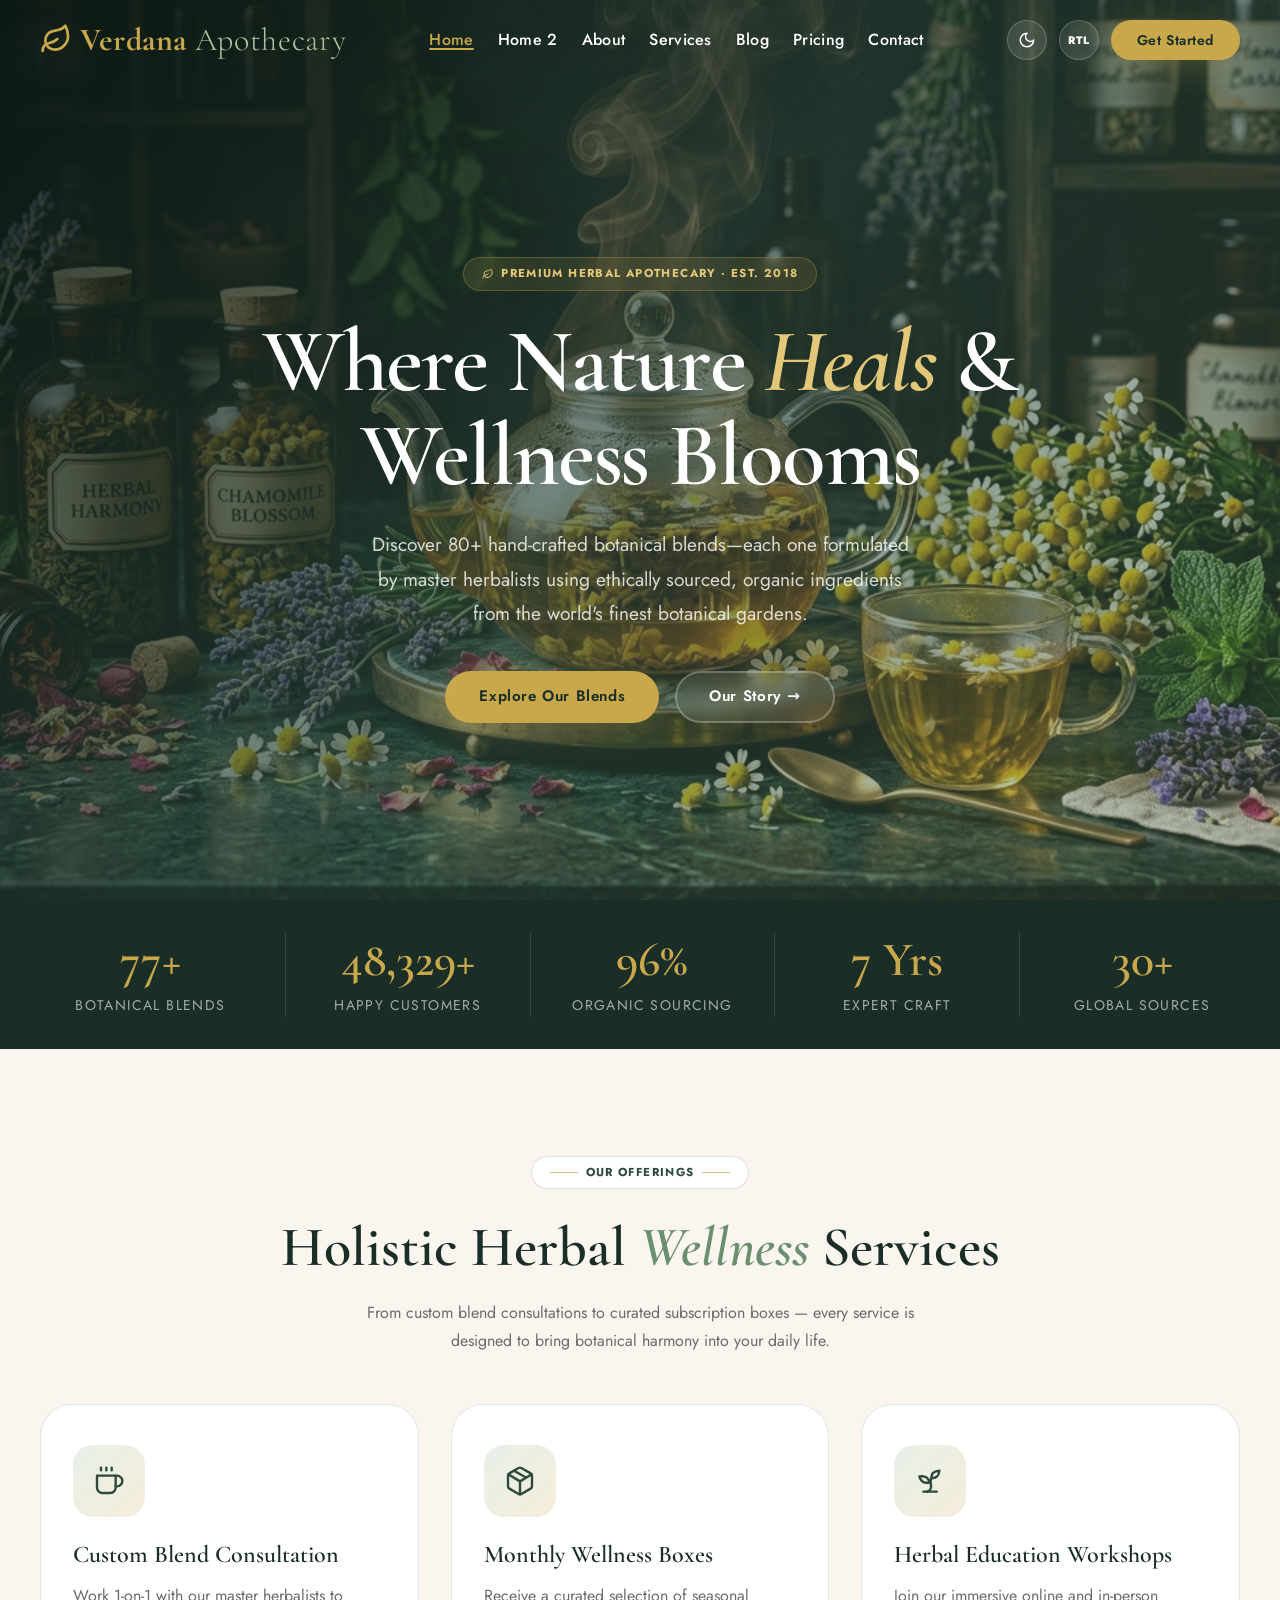
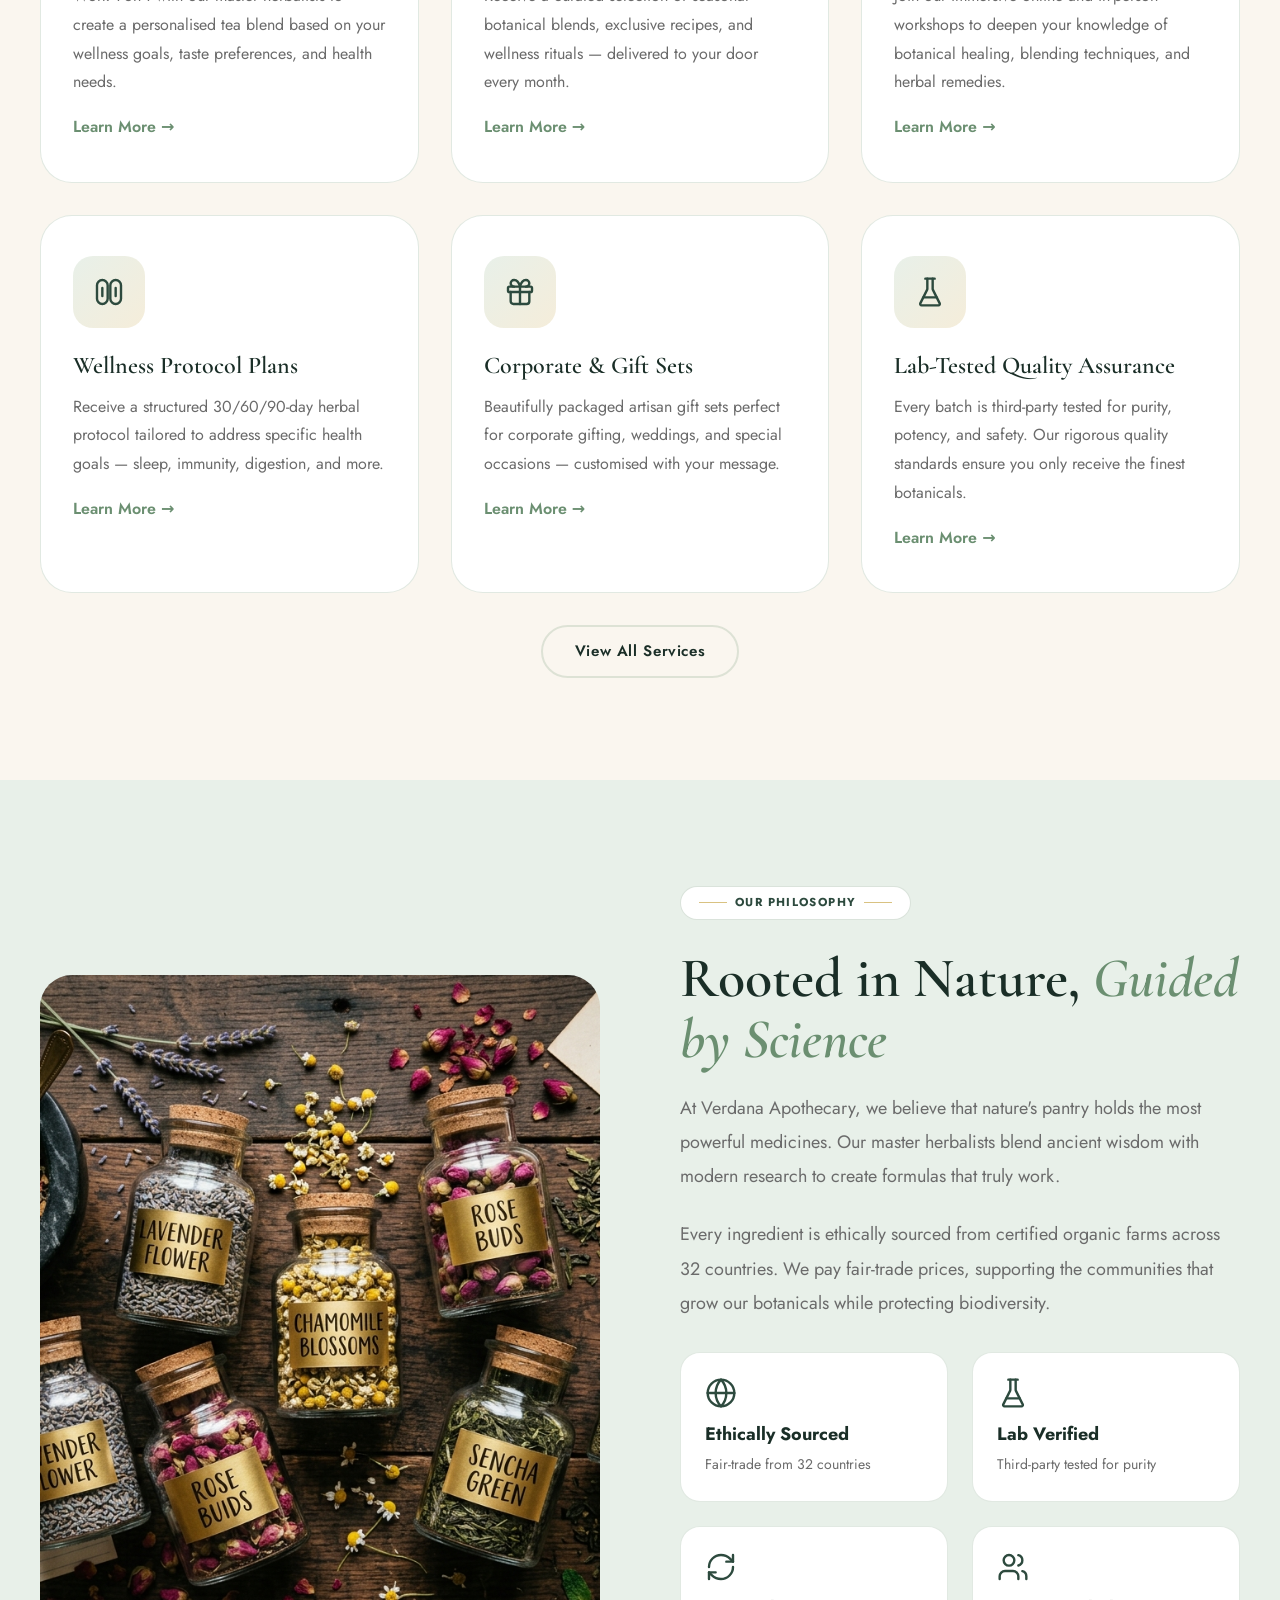
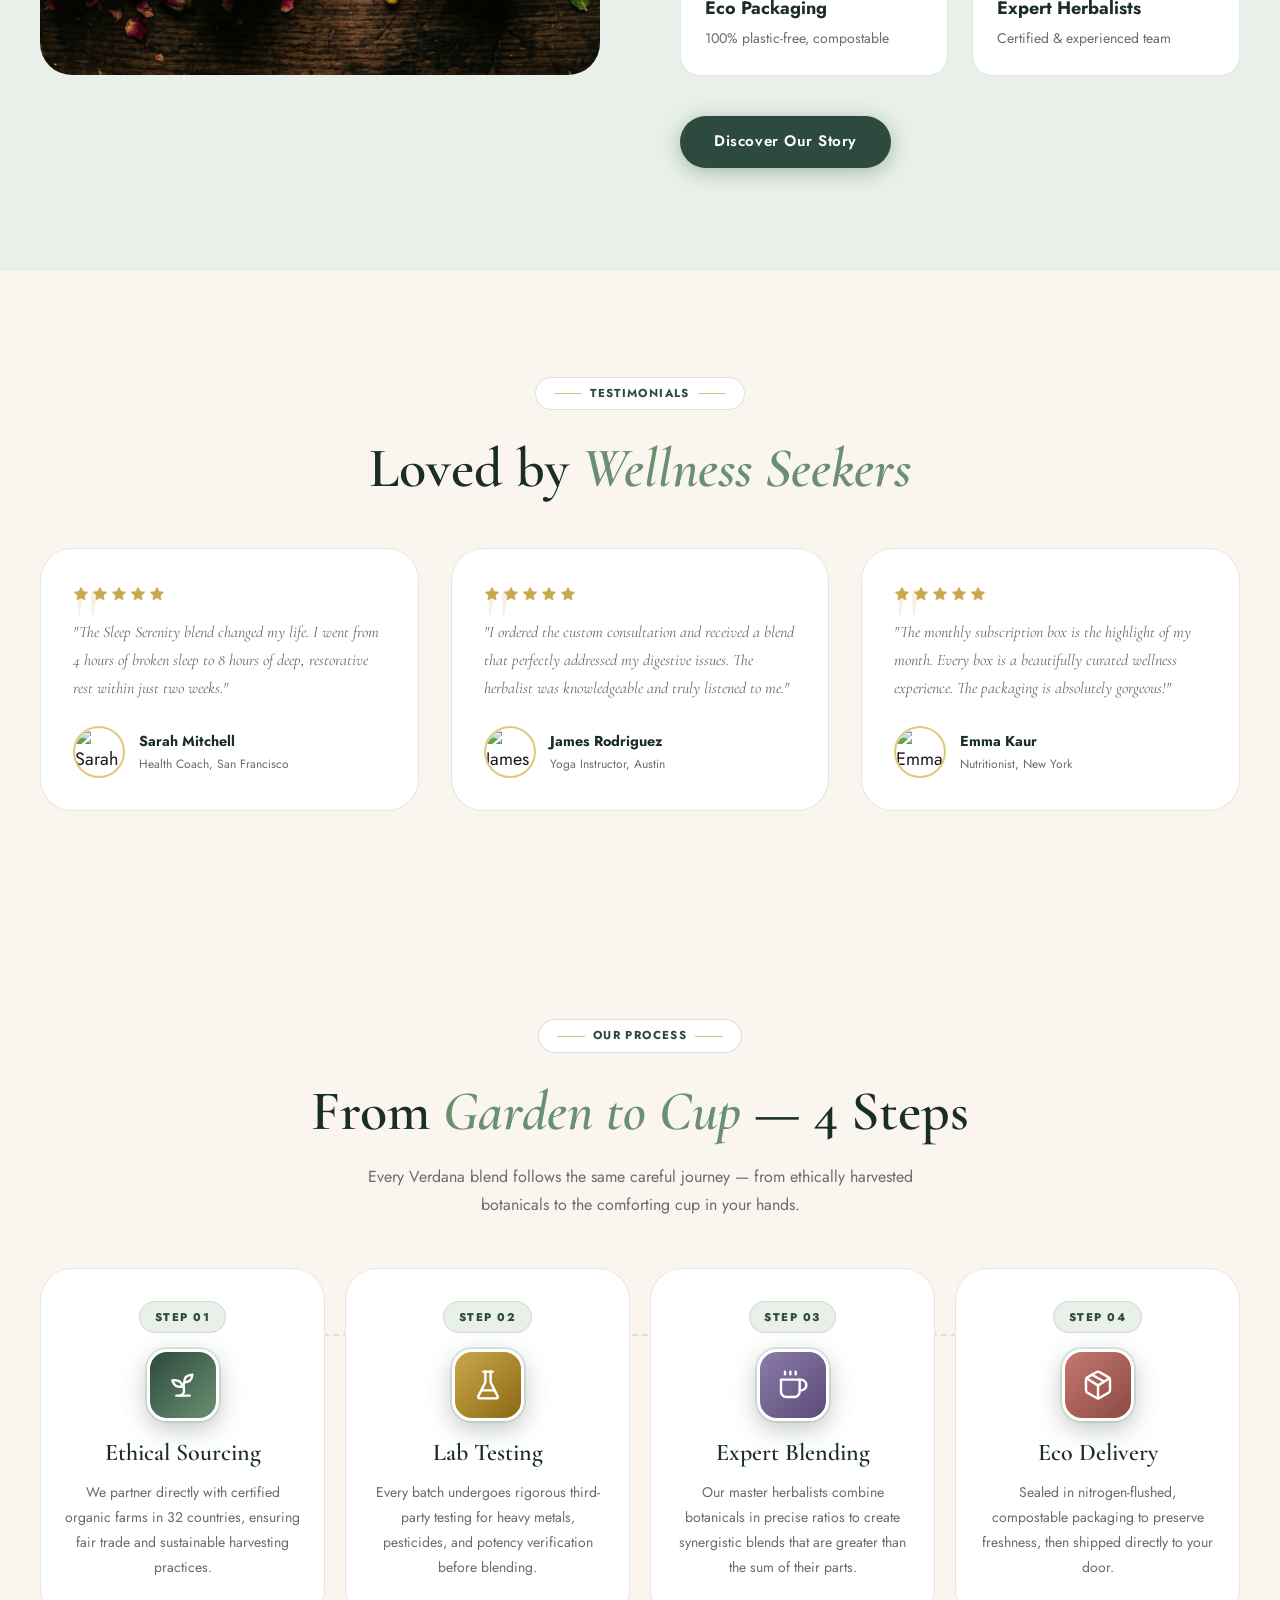
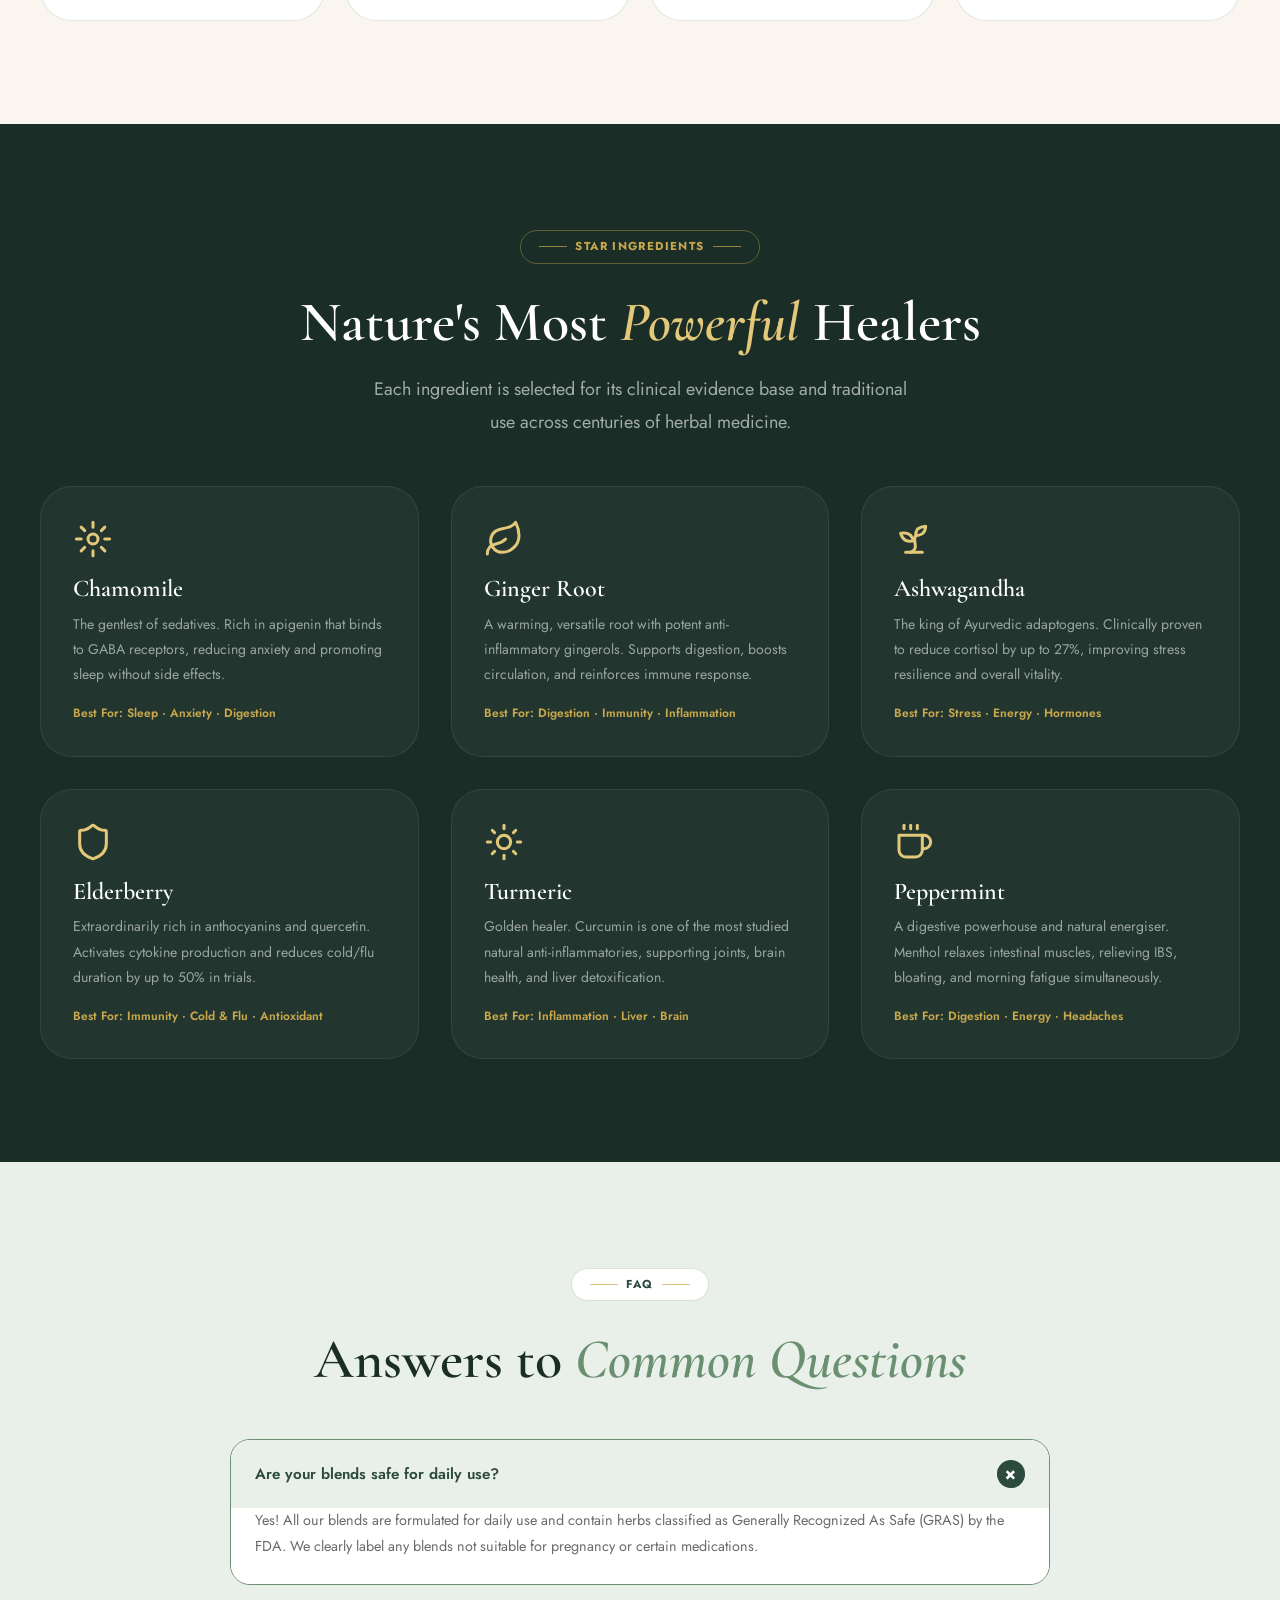
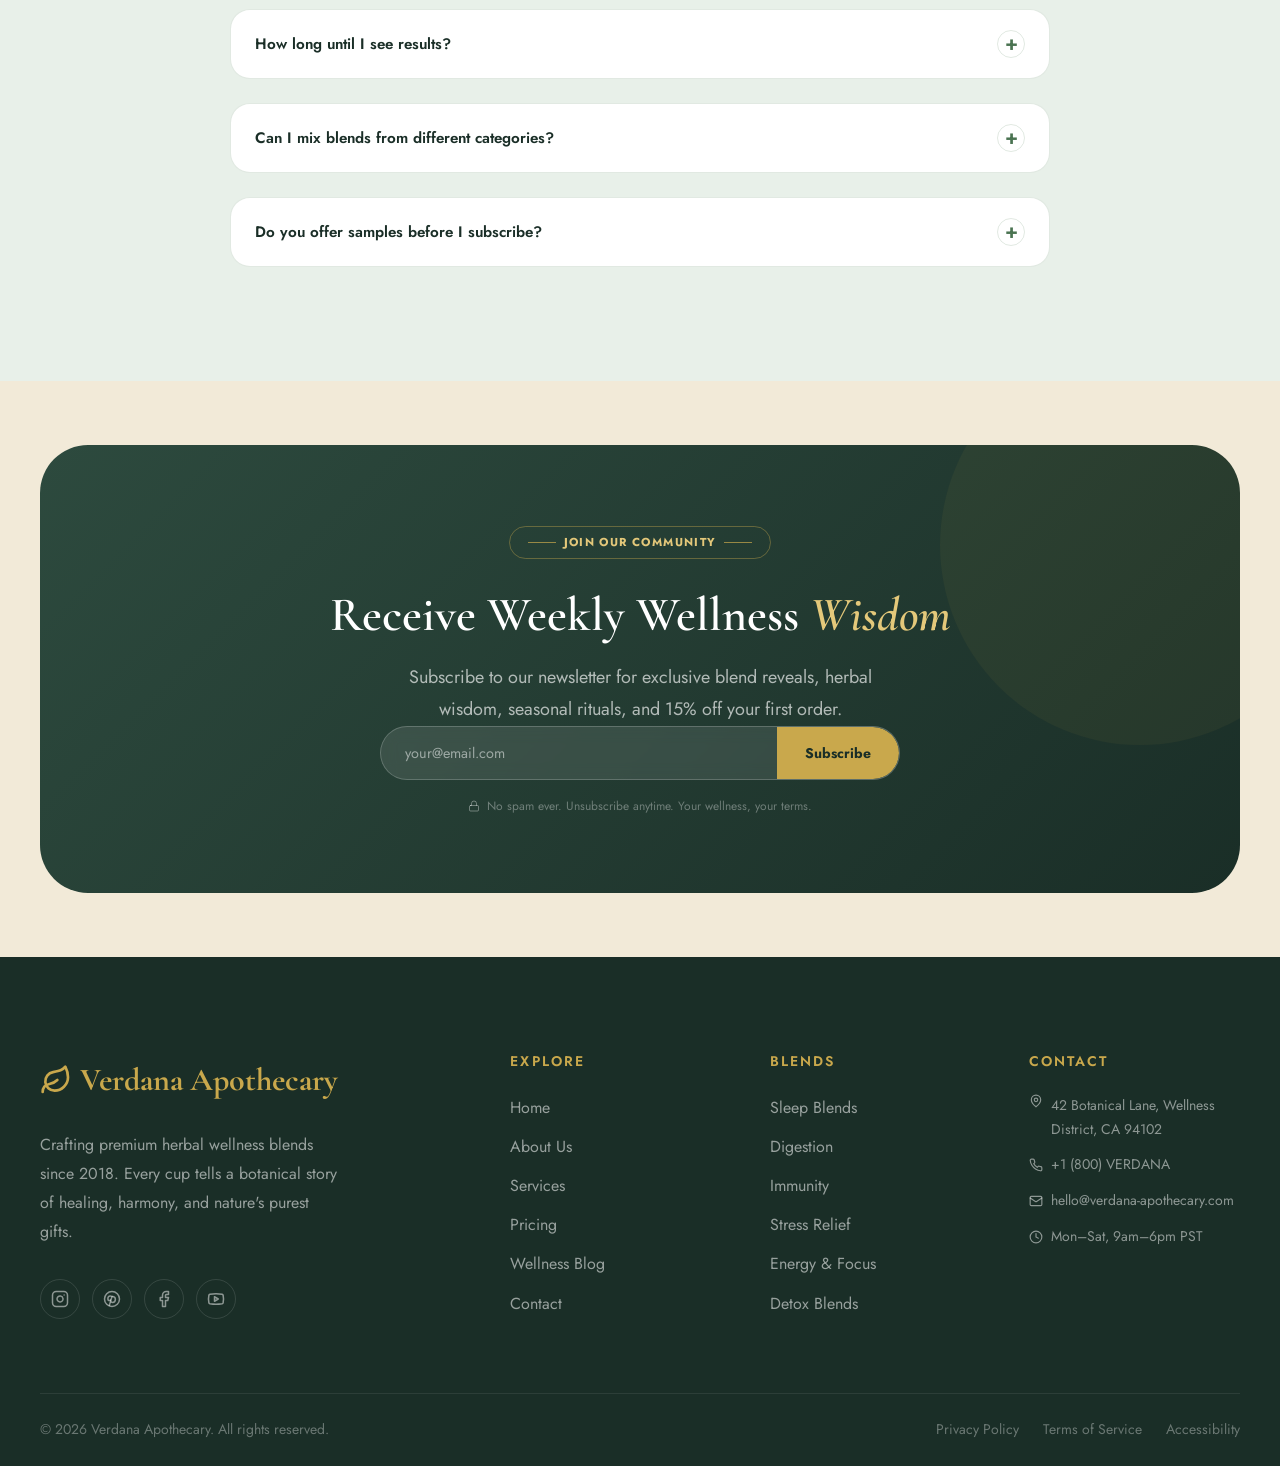
==== commit 62cfb511: "first commit" ====
--- a/index.html
+++ b/index.html
@@ -45,11 +45,6 @@
       </div>
     </div>
   </div>
-
-  <div class="hero-scroll" aria-hidden="true">
-    <span>Scroll</span>
-    <div class="hero-scroll-line"></div>
-  </div>
 </section>
 
 <!-- ═══════════════════════════════════════════
@@ -238,7 +233,133 @@
 </section>
 
 <!-- ═══════════════════════════════════════════
-  SECTION 6: NEWSLETTER CTA
+  SECTION 6: OUR PROCESS
+═══════════════════════════════════════════ -->
+<section class="section bg-primary" aria-label="How our blending process works">
+  <div class="container">
+    <div class="text-center mb-12">
+      <div class="section-label mx-auto" data-aos>Our Process</div>
+      <h2 class="section-title" id="process-heading" data-aos data-aos-delay="100">
+        From <em>Garden to Cup</em> — 4 Steps
+      </h2>
+      <p class="section-subtitle mx-auto text-center" data-aos data-aos-delay="200">
+        Every Verdana blend follows the same careful journey — from ethically harvested botanicals to the comforting cup in your hands.
+      </p>
+    </div>
+    <div class="process-grid" role="list">
+      <div class="step-card process-card" data-aos data-aos-delay="100" role="listitem">
+        <span class="process-badge">Step 01</span>
+        <div class="step-icon" style="background:linear-gradient(135deg,#2D4A3E,#6B8F71);"><svg viewBox="0 0 24 24" fill="none" stroke="currentColor" stroke-width="1.8" stroke-linecap="round" stroke-linejoin="round" aria-hidden="true"><path d="M7 20h10"/><path d="M10 20c5.5-2.5.8-6.4 3-10"/><path d="M9.5 9.4c1.1.8 1.8 2.2 2.3 3.7-2 .4-3.5.4-4.8-.3-1.2-.6-2.3-1.9-3-4.2 2.8-.5 4.4 0 5.5.8z"/><path d="M14.1 6a7 7 0 0 0-1.1 4c1.9-.1 3.3-.6 4.3-1.4 1-1 1.6-2.3 1.7-4.3-2.7.1-4 1-4.9 1.7z"/></svg></div>
+        <h5 style="margin-bottom:0.75rem;">Ethical Sourcing</h5>
+        <p style="font-size:0.875rem;color:var(--text-secondary);line-height:1.8;">We partner directly with certified organic farms in 32 countries, ensuring fair trade and sustainable harvesting practices.</p>
+      </div>
+      <div class="step-card process-card" data-aos data-aos-delay="200" role="listitem">
+        <span class="process-badge">Step 02</span>
+        <div class="step-icon" style="background:linear-gradient(135deg,#C9A84C,#8B6914);"><svg viewBox="0 0 24 24" fill="none" stroke="currentColor" stroke-width="1.8" stroke-linecap="round" stroke-linejoin="round" aria-hidden="true"><path d="M10 2v7.527a2 2 0 0 1-.211.896L4.72 20.55a1 1 0 0 0 .9 1.45h12.76a1 1 0 0 0 .9-1.45l-5.069-10.127A2 2 0 0 1 14 9.527V2"/><path d="M8.5 2h7"/><path d="M7 16h10"/></svg></div>
+        <h5 style="margin-bottom:0.75rem;">Lab Testing</h5>
+        <p style="font-size:0.875rem;color:var(--text-secondary);line-height:1.8;">Every batch undergoes rigorous third-party testing for heavy metals, pesticides, and potency verification before blending.</p>
+      </div>
+      <div class="step-card process-card" data-aos data-aos-delay="300" role="listitem">
+        <span class="process-badge">Step 03</span>
+        <div class="step-icon" style="background:linear-gradient(135deg,#8B7BA8,#5B4B78);"><svg viewBox="0 0 24 24" fill="none" stroke="currentColor" stroke-width="1.8" stroke-linecap="round" stroke-linejoin="round" aria-hidden="true"><path d="M17 8h1a4 4 0 1 1 0 8h-1"/><path d="M3 8h14v9a4 4 0 0 1-4 4H7a4 4 0 0 1-4-4Z"/><line x1="6" x2="6" y1="2" y2="4"/><line x1="10" x2="10" y1="2" y2="4"/><line x1="14" x2="14" y1="2" y2="4"/></svg></div>
+        <h5 style="margin-bottom:0.75rem;">Expert Blending</h5>
+        <p style="font-size:0.875rem;color:var(--text-secondary);line-height:1.8;">Our master herbalists combine botanicals in precise ratios to create synergistic blends that are greater than the sum of their parts.</p>
+      </div>
+      <div class="step-card process-card" data-aos data-aos-delay="400" role="listitem">
+        <span class="process-badge">Step 04</span>
+        <div class="step-icon" style="background:linear-gradient(135deg,#C4786E,#8B4A44);"><svg viewBox="0 0 24 24" fill="none" stroke="currentColor" stroke-width="1.8" stroke-linecap="round" stroke-linejoin="round" aria-hidden="true"><path d="M11 21.73a2 2 0 0 0 2 0l7-4A2 2 0 0 0 21 16V8a2 2 0 0 0-1-1.73l-7-4a2 2 0 0 0-2 0l-7 4A2 2 0 0 0 3 8v8a2 2 0 0 0 1 1.73z"/><path d="M12 22V12"/><path d="m3.3 7 7.703 4.734a2 2 0 0 0 1.994 0L20.7 7"/><path d="m7.5 4.27 9 5.15"/></svg></div>
+        <h5 style="margin-bottom:0.75rem;">Eco Delivery</h5>
+        <p style="font-size:0.875rem;color:var(--text-secondary);line-height:1.8;">Sealed in nitrogen-flushed, compostable packaging to preserve freshness, then shipped directly to your door.</p>
+      </div>
+    </div>
+  </div>
+</section>
+
+<!-- ═══════════════════════════════════════════
+  SECTION 7: STAR INGREDIENTS
+═══════════════════════════════════════════ -->
+<section class="section" style="background:var(--clr-forest-deep);color:#fff;" aria-label="Star ingredients spotlight">
+  <div class="container">
+    <div class="text-center mb-12">
+      <div class="section-label mx-auto" style="color:var(--clr-gold);" data-aos>Star Ingredients</div>
+      <h2 class="section-title" style="color:#fff;" data-aos data-aos-delay="100">Nature's Most <em style="color:var(--clr-gold-light);">Powerful</em> Healers</h2>
+      <p style="color:rgba(255,255,255,0.6);max-width:560px;margin:0 auto;line-height:1.8;" data-aos data-aos-delay="200">Each ingredient is selected for its clinical evidence base and traditional use across centuries of herbal medicine.</p>
+    </div>
+    <div class="g-3" style="display:grid;">
+      <div style="background:rgba(255,255,255,0.04);border:1px solid rgba(255,255,255,0.08);border-radius:var(--r-xl);padding:2rem;" data-aos data-aos-delay="100">
+        <div class="value-icon" style="margin-bottom:1rem;color:var(--clr-gold-light);"><svg viewBox="0 0 24 24" fill="none" stroke="currentColor" stroke-width="1.8" stroke-linecap="round" stroke-linejoin="round" aria-hidden="true" style="width:40px;height:40px;"><circle cx="12" cy="12" r="3"/><path d="M12 2v3"/><path d="M12 19v3"/><path d="M2 12h3"/><path d="M19 12h3"/><path d="m4.9 4.9 2.1 2.1"/><path d="m17 17 2.1 2.1"/><path d="m19.1 4.9-2.1 2.1"/><path d="m7 17-2.1 2.1"/></svg></div>
+        <h5 style="color:#fff;margin-bottom:0.5rem;">Chamomile</h5>
+        <p style="font-size:0.875rem;color:rgba(255,255,255,0.55);line-height:1.8;">The gentlest of sedatives. Rich in apigenin that binds to GABA receptors, reducing anxiety and promoting sleep without side effects.</p>
+        <div style="margin-top:1rem;font-size:0.75rem;color:var(--clr-gold);font-weight:600;">Best For: Sleep · Anxiety · Digestion</div>
+      </div>
+      <div style="background:rgba(255,255,255,0.04);border:1px solid rgba(255,255,255,0.08);border-radius:var(--r-xl);padding:2rem;" data-aos data-aos-delay="200">
+        <div class="value-icon" style="margin-bottom:1rem;color:var(--clr-gold-light);"><svg viewBox="0 0 24 24" fill="none" stroke="currentColor" stroke-width="1.8" stroke-linecap="round" stroke-linejoin="round" aria-hidden="true" style="width:40px;height:40px;"><path d="M11 20A7 7 0 0 1 9.8 6.1C15.5 5 17 4.48 19 2c1 2 2 4.18 2 8 0 5.5-4.78 10-10 10Z"/><path d="M2 21c0-3 1.85-5.36 5.08-6C9.5 14.52 12 13 13 12"/></svg></div>
+        <h5 style="color:#fff;margin-bottom:0.5rem;">Ginger Root</h5>
+        <p style="font-size:0.875rem;color:rgba(255,255,255,0.55);line-height:1.8;">A warming, versatile root with potent anti-inflammatory gingerols. Supports digestion, boosts circulation, and reinforces immune response.</p>
+        <div style="margin-top:1rem;font-size:0.75rem;color:var(--clr-gold);font-weight:600;">Best For: Digestion · Immunity · Inflammation</div>
+      </div>
+      <div style="background:rgba(255,255,255,0.04);border:1px solid rgba(255,255,255,0.08);border-radius:var(--r-xl);padding:2rem;" data-aos data-aos-delay="300">
+        <div class="value-icon" style="margin-bottom:1rem;color:var(--clr-gold-light);"><svg viewBox="0 0 24 24" fill="none" stroke="currentColor" stroke-width="1.8" stroke-linecap="round" stroke-linejoin="round" aria-hidden="true" style="width:40px;height:40px;"><path d="M7 20h10"/><path d="M10 20c5.5-2.5.8-6.4 3-10"/><path d="M9.5 9.4c1.1.8 1.8 2.2 2.3 3.7-2 .4-3.5.4-4.8-.3-1.2-.6-2.3-1.9-3-4.2 2.8-.5 4.4 0 5.5.8z"/><path d="M14.1 6a7 7 0 0 0-1.1 4c1.9-.1 3.3-.6 4.3-1.4 1-1 1.6-2.3 1.7-4.3-2.7.1-4 1-4.9 1.7z"/></svg></div>
+        <h5 style="color:#fff;margin-bottom:0.5rem;">Ashwagandha</h5>
+        <p style="font-size:0.875rem;color:rgba(255,255,255,0.55);line-height:1.8;">The king of Ayurvedic adaptogens. Clinically proven to reduce cortisol by up to 27%, improving stress resilience and overall vitality.</p>
+        <div style="margin-top:1rem;font-size:0.75rem;color:var(--clr-gold);font-weight:600;">Best For: Stress · Energy · Hormones</div>
+      </div>
+      <div style="background:rgba(255,255,255,0.04);border:1px solid rgba(255,255,255,0.08);border-radius:var(--r-xl);padding:2rem;" data-aos data-aos-delay="100">
+        <div class="value-icon" style="margin-bottom:1rem;color:var(--clr-gold-light);"><svg viewBox="0 0 24 24" fill="none" stroke="currentColor" stroke-width="1.8" stroke-linecap="round" stroke-linejoin="round" aria-hidden="true" style="width:40px;height:40px;"><path d="M20 13c0 5-3.5 7.5-7.66 8.95a1 1 0 0 1-.67-.01C7.5 20.5 4 18 4 13V6a1 1 0 0 1 1-1c2 0 4.5-1.2 6.24-2.72a1 1 0 0 1 1.52 0C14.51 3.81 17 5 19 5a1 1 0 0 1 1 1z"/></svg></div>
+        <h5 style="color:#fff;margin-bottom:0.5rem;">Elderberry</h5>
+        <p style="font-size:0.875rem;color:rgba(255,255,255,0.55);line-height:1.8;">Extraordinarily rich in anthocyanins and quercetin. Activates cytokine production and reduces cold/flu duration by up to 50% in trials.</p>
+        <div style="margin-top:1rem;font-size:0.75rem;color:var(--clr-gold);font-weight:600;">Best For: Immunity · Cold &amp; Flu · Antioxidant</div>
+      </div>
+      <div style="background:rgba(255,255,255,0.04);border:1px solid rgba(255,255,255,0.08);border-radius:var(--r-xl);padding:2rem;" data-aos data-aos-delay="200">
+        <div class="value-icon" style="margin-bottom:1rem;color:var(--clr-gold-light);"><svg viewBox="0 0 24 24" fill="none" stroke="currentColor" stroke-width="1.8" stroke-linecap="round" stroke-linejoin="round" aria-hidden="true" style="width:40px;height:40px;"><circle cx="12" cy="12" r="4"/><path d="M12 2v2"/><path d="M12 20v2"/><path d="m4.93 4.93 1.41 1.41"/><path d="m17.66 17.66 1.41 1.41"/><path d="M2 12h2"/><path d="M20 12h2"/><path d="m6.34 17.66-1.41 1.41"/><path d="m19.07 4.93-1.41 1.41"/></svg></div>
+        <h5 style="color:#fff;margin-bottom:0.5rem;">Turmeric</h5>
+        <p style="font-size:0.875rem;color:rgba(255,255,255,0.55);line-height:1.8;">Golden healer. Curcumin is one of the most studied natural anti-inflammatories, supporting joints, brain health, and liver detoxification.</p>
+        <div style="margin-top:1rem;font-size:0.75rem;color:var(--clr-gold);font-weight:600;">Best For: Inflammation · Liver · Brain</div>
+      </div>
+      <div style="background:rgba(255,255,255,0.04);border:1px solid rgba(255,255,255,0.08);border-radius:var(--r-xl);padding:2rem;" data-aos data-aos-delay="300">
+        <div class="value-icon" style="margin-bottom:1rem;color:var(--clr-gold-light);"><svg viewBox="0 0 24 24" fill="none" stroke="currentColor" stroke-width="1.8" stroke-linecap="round" stroke-linejoin="round" aria-hidden="true" style="width:40px;height:40px;"><path d="M17 8h1a4 4 0 1 1 0 8h-1"/><path d="M3 8h14v9a4 4 0 0 1-4 4H7a4 4 0 0 1-4-4Z"/><line x1="6" x2="6" y1="2" y2="4"/><line x1="10" x2="10" y1="2" y2="4"/><line x1="14" x2="14" y1="2" y2="4"/></svg></div>
+        <h5 style="color:#fff;margin-bottom:0.5rem;">Peppermint</h5>
+        <p style="font-size:0.875rem;color:rgba(255,255,255,0.55);line-height:1.8;">A digestive powerhouse and natural energiser. Menthol relaxes intestinal muscles, relieving IBS, bloating, and morning fatigue simultaneously.</p>
+        <div style="margin-top:1rem;font-size:0.75rem;color:var(--clr-gold);font-weight:600;">Best For: Digestion · Energy · Headaches</div>
+      </div>
+    </div>
+  </div>
+</section>
+
+<!-- ═══════════════════════════════════════════
+  SECTION 8: FAQ
+═══════════════════════════════════════════ -->
+<section class="section" style="background:var(--clr-sage-mist);" aria-label="Frequently asked questions">
+  <div class="container">
+    <div class="text-center mb-12">
+      <div class="section-label mx-auto" data-aos>FAQ</div>
+      <h2 class="section-title" data-aos data-aos-delay="100">Answers to <em>Common Questions</em></h2>
+    </div>
+    <div style="max-width:820px;margin:0 auto;">
+      <div class="accordion-wrap" data-exclusive="true">
+        <div class="accordion-item open">
+          <button class="accordion-header">Are your blends safe for daily use?<span class="accordion-icon">+</span></button>
+          <div class="accordion-body"><div class="accordion-content">Yes! All our blends are formulated for daily use and contain herbs classified as Generally Recognized As Safe (GRAS) by the FDA. We clearly label any blends not suitable for pregnancy or certain medications.</div></div>
+        </div>
+        <div class="accordion-item">
+          <button class="accordion-header">How long until I see results?<span class="accordion-icon">+</span></button>
+          <div class="accordion-body"><div class="accordion-content">Most customers notice immediate benefits like improved digestion or reduced stress within days. For deeper issues like sleep patterns or immunity, consistent use for 2–4 weeks typically shows significant results.</div></div>
+        </div>
+        <div class="accordion-item">
+          <button class="accordion-header">Can I mix blends from different categories?<span class="accordion-icon">+</span></button>
+          <div class="accordion-body"><div class="accordion-content">Absolutely! Many of our customers enjoy multiple blends throughout the day — an energising blend in the morning and a sleep blend in the evening. Our herbalists can advise on the best combinations for your goals.</div></div>
+        </div>
+        <div class="accordion-item">
+          <button class="accordion-header">Do you offer samples before I subscribe?<span class="accordion-icon">+</span></button>
+          <div class="accordion-body"><div class="accordion-content">Yes! We offer a Discovery Sample Pack (6 sachets of your chosen category) for just $12, with the full cost credited toward your first subscription. This lets you experience the quality before committing.</div></div>
+        </div>
+      </div>
+    </div>
+  </div>
+</section>
+
+<!-- ═══════════════════════════════════════════
+  SECTION 9: NEWSLETTER CTA
 ═══════════════════════════════════════════ -->
 <section class="section-sm" style="background:var(--bg-secondary);" aria-label="Newsletter signup">
   <div class="container">
@@ -271,11 +392,30 @@
 <script src="assets/js/main.js"></script>
 <style>
   #hero { position:relative; }
+  /* Extra breathing room between each section's label pill and its heading */
+  .section-label { margin-bottom: 1.75rem; }
+  /* More space between the hero copy and its CTA buttons */
+  #hero .hero-actions { margin-top: 1.5rem; }
+
+  /* ── Our Process: bordered premium cards ── */
+  .process-grid { position:relative;display:grid;grid-template-columns:repeat(4,1fr);gap:1.25rem;align-items:stretch; }
+  .process-grid::before { content:"";position:absolute;top:66px;left:12%;right:12%;border-top:2px dashed var(--border-color);pointer-events:none; }
+  .process-card { background:var(--bg-card);border:1px solid var(--border-color);border-radius:var(--r-xl);padding:2rem 1.5rem 2.5rem;text-align:center;position:relative;overflow:hidden;display:flex;flex-direction:column;align-items:center;height:100%;box-sizing:border-box;transition:transform 0.35s ease,box-shadow 0.35s ease,border-color 0.35s ease;z-index:1; }
+  .process-card::before { content:"";position:absolute;top:0;left:0;right:0;height:4px;background:linear-gradient(90deg,#C9A84C,#6B8F71);opacity:0;transition:opacity 0.3s ease; }
+  .process-card:hover { transform:translateY(-6px);border-color:rgba(201,168,76,0.55);box-shadow:0 20px 45px rgba(0,0,0,0.12); }
+  .process-card:hover::before { opacity:1; }
+  .process-badge { display:inline-flex;align-items:center;font-size:0.7rem;font-weight:800;letter-spacing:0.14em;text-transform:uppercase;color:var(--clr-forest);background:var(--clr-sage-mist);border:1px solid var(--border-color);border-radius:999px;padding:0.35rem 0.9rem;margin-bottom:1rem; }
+  .process-card .step-icon { width:72px;height:72px;margin:0 auto 1.1rem;position:relative;z-index:1;border:3px solid var(--bg-card);outline:2px solid var(--border-color);flex-shrink:0; }
+  .process-card h5 { margin-bottom:0.75rem;position:relative;z-index:1; }
+  .process-card p { position:relative;z-index:1; }
+
+  @media(max-width:1024px){ .process-grid{grid-template-columns:repeat(2,1fr);} .process-grid::before{display:none;} }
   @media(max-width:768px){
     #hero .hero-title{ font-size:clamp(2.2rem,7vw,3.5rem); }
     section[style*="grid-template-columns:1fr 1fr"]>div:first-child { display:none; }
     section[style*="grid-template-columns:1fr 1fr"]{ display:block; }
   }
+  @media(max-width:560px){ .process-grid{grid-template-columns:1fr;} }
 </style>
 </body>
 </html>
--- a/assets/css/main.css
+++ b/assets/css/main.css
@@ -234,7 +234,7 @@
   display: inline-flex;
   align-items: center;
   gap: var(--sp-2);
-  padding: 0.875rem 2.25rem;
+  padding: 0.65rem 2.25rem;
   border-radius: var(--r-full);
   font-family: var(--ff-body);
   font-size: var(--fs-sm);
@@ -311,9 +311,9 @@
   color: #fff;
 }
 
-.btn-sm { padding: 0.625rem 1.5rem; font-size: var(--fs-xs); }
-.btn-lg { padding: 1.125rem 2.75rem; font-size: var(--fs-base); }
-.btn-xl { padding: 1.375rem 3.25rem; font-size: var(--fs-lg); }
+.btn-sm { padding: 0.5rem 1.5rem; font-size: var(--fs-xs); }
+.btn-lg { padding: 0.7rem 2.75rem; font-size: var(--fs-base); }
+.btn-xl { padding: 0.75rem 3.25rem; font-size: var(--fs-lg); }
 
 /* ─── CARDS ─── */
 .card {
@@ -343,6 +343,7 @@
 
 /* ─── NAVBAR ─── */
 .navbar {
+  --nav-control-h: 2.5rem;
   position: fixed;
   top: 0; left: 0; right: 0;
   z-index: 1000;
@@ -364,28 +365,39 @@
   color: var(--clr-gold);
   letter-spacing: 0.02em;
   line-height: 1;
+  white-space: nowrap;
+  flex-shrink: 0;
 }
 .nav-brand span { color: var(--clr-sage-light); font-weight: 300; }
 .nav-inner {
   display: flex;
   align-items: center;
   justify-content: space-between;
+  flex-wrap: nowrap;
   gap: var(--sp-8);
 }
 .nav-links {
   display: flex;
   align-items: center;
+  flex-wrap: nowrap;
   gap: var(--sp-6);
+  height: var(--nav-control-h);
 }
 .nav-link {
+  /* Same control height as the toggles / CTA so the whole header row
+     lines up on one baseline with consistent height */
+  display: inline-flex;
+  align-items: center;
+  height: var(--nav-control-h);
   font-size: var(--fs-sm);
   font-weight: 500;
   /* Pure white: top navbar always sits on a dark hero/overlay.
      (var(--clr-white) remaps to dark in dark-mode — unreadable here.) */
   color: #fff;
   position: relative;
-  padding: 0.25rem 0;
+  padding: 0;
   letter-spacing: 0.02em;
+  white-space: nowrap;
   transition: color var(--t-fast);
 }
 .navbar.scrolled .nav-link { color: var(--text-primary); }
@@ -393,7 +405,8 @@
 .nav-link::after {
   content: '';
   position: absolute;
-  bottom: -2px; left: 0;
+  /* Hug the text now that the link fills the full control height */
+  bottom: calc(50% - 0.6em); left: 0;
   width: 0; height: 2px;
   background: var(--clr-gold);
   transition: width var(--t-base);
@@ -406,7 +419,15 @@
 .nav-actions {
   display: flex;
   align-items: center;
+  flex-shrink: 0;
   gap: var(--sp-3);
+}
+.nav-actions .btn {
+  height: var(--nav-control-h);
+  padding-block: 0;
+  padding-inline: var(--sp-6);
+  font-size: var(--fs-xs);
+  line-height: 1;
 }
 
 /* Dropdown */
@@ -450,8 +471,12 @@
 .hamburger {
   display: none;
   flex-direction: column;
+  align-items: center;
+  justify-content: center;
   gap: 5px;
-  padding: var(--sp-2);
+  width: var(--nav-control-h);
+  height: var(--nav-control-h);
+  padding: 0;
   cursor: pointer;
 }
 .hamburger span {
@@ -536,7 +561,7 @@
 
 /* ─── THEME TOGGLE ─── */
 .theme-toggle {
-  width: 40px; height: 40px;
+  width: var(--nav-control-h); height: var(--nav-control-h);
   border-radius: var(--r-full);
   display: flex; align-items: center; justify-content: center;
   background: rgba(255,255,255,0.1);
@@ -609,7 +634,7 @@
 .hero-title {
   font-size: clamp(2.8rem, 7vw, 6rem);
   font-family: var(--ff-heading);
-  font-weight: 700;
+  font-weight: 600;
   color: #fff;
   line-height: 1.05;
   letter-spacing: -0.02em;
@@ -670,7 +695,7 @@
   font-size: clamp(2rem, 4vw, 3rem);
   color: var(--clr-gold);
   margin-bottom: var(--sp-1);
-  font-weight: 700;
+  font-weight: 600;
 }
 .stat-item p {
   font-size: var(--fs-xs);
@@ -849,10 +874,10 @@
 .pricing-card.featured {
   background: linear-gradient(135deg, var(--clr-forest) 0%, var(--clr-forest-deep) 100%);
   border-color: var(--clr-gold);
-  transform: scale(1.04);
   box-shadow: var(--shadow-xl);
 }
 .pricing-card.featured * { color: rgba(255,255,255,0.9) !important; }
+.pricing-card.featured .btn-gold { color: var(--clr-forest-deep) !important; }
 .pricing-card.featured h3,
 .pricing-card.featured .price-amount { color: #fff !important; }
 .pricing-badge {
@@ -1017,7 +1042,7 @@
 .footer-heading {
   font-family: var(--ff-body);
   font-size: var(--fs-xs);
-  font-weight: 700;
+  font-weight: 600;
   letter-spacing: 0.15em;
   text-transform: uppercase;
   color: var(--clr-gold);
@@ -1357,13 +1382,26 @@
 .shadow-lg { box-shadow: var(--shadow-lg); }
 
 /* ─── RESPONSIVE UTILITIES ─── */
+/* Compact desktop header: tighten before the links can wrap */
+@media (min-width: 992px) and (max-width: 1199px) {
+  .nav-inner { gap: var(--sp-6); }
+  .nav-brand { font-size: var(--fs-xl); }
+  /* Keep the links from looking bunched next to the wide edge gaps */
+  .nav-links { gap: 1.25rem; }
+  .nav-link { font-size: 0.875rem; }
+  .nav-actions { gap: var(--sp-2); }
+  .nav-actions .btn { padding-inline: var(--sp-3); }
+}
+/* Switch to the drawer while there is still room for one clean row */
+@media (max-width: 991px) {
+  .nav-links { display: none; }
+  .hamburger { display: flex; }
+}
 @media (max-width: 768px) {
   .hide-mobile { display: none !important; }
   /* Keep .nav-actions visible: it holds the hamburger (hiding the
      parent would hide the hamburger too and lock mobile users out) */
-  .nav-links { display: none; }
   .nav-actions { display: flex; gap: var(--sp-2); }
-  .hamburger { display: flex; }
   .hero-actions { flex-direction: column; align-items: flex-start; }
   .g-2.responsive { grid-template-columns: 1fr; }
   .footer-grid { grid-template-columns: 1fr 1fr; gap: var(--sp-8); }
@@ -1633,11 +1671,12 @@
 .accordion-header:hover { color: var(--clr-forest); }
 .accordion-icon {
   font-size: 1.25rem;
-  color: var(--clr-sage);
+  color: #4A7351;
   transition: transform 0.35s;
   flex-shrink: 0;
   line-height: 1;
 }
+[data-theme="dark"] .accordion-icon { color: var(--clr-sage-light); }
 .accordion-item.open .accordion-icon { transform: rotate(45deg); }
 .accordion-body {
   overflow: hidden;
@@ -1660,6 +1699,8 @@
   padding: 2.5rem 2rem;
   transition: all 0.5s ease;
   position: relative;
+  display: flex;
+  flex-direction: column;
 }
 .pricing-card:hover {
   transform: translateY(-6px);
@@ -1670,10 +1711,9 @@
   background: linear-gradient(135deg, var(--clr-forest), var(--clr-forest-deep));
   border-color: var(--clr-gold);
   box-shadow: var(--shadow-xl);
-  transform: scale(1.03);
   color: rgba(255,255,255,0.85);
 }
-.pricing-card.featured:hover { transform: scale(1.03) translateY(-6px); }
+.pricing-card.featured:hover { transform: translateY(-6px); }
 .pricing-badge {
   position: absolute;
   top: -12px;
@@ -1700,8 +1740,8 @@
 .pricing-card.featured .price-amount { color: var(--clr-gold); }
 .price-period { font-size: 0.78rem; color: var(--text-secondary); margin-bottom: 1.5rem; }
 .pricing-card.featured .price-period { color: rgba(255,255,255,0.5); }
-.price-features { list-style: none; padding: 0; margin: 0 0 2rem; display: flex; flex-direction: column; gap: 0.625rem; }
-.price-feature { display: flex; align-items: flex-start; gap: 0.625rem; font-size: 0.875rem; color: var(--text-secondary); }
+.price-features { list-style: none; padding: 0; margin: 0 0 2rem; display: flex; flex-direction: column; gap: 0.625rem; flex: 1 0 auto; }
+.price-feature { display: flex; align-items: flex-start; gap: 0.625rem; font-size: 0.875rem; color: var(--text-secondary); flex: 1 0 auto; }
 .pricing-card.featured .price-feature { color: rgba(255,255,255,0.75); }
 .check { color: var(--clr-sage); font-weight: 700; flex-shrink: 0; }
 .check.x { color: var(--border-color); }
@@ -1888,10 +1928,12 @@
 }
 
 /* BUTTON SIZES ──────────────────────────────── */
-.btn-sm  { padding: 0.5rem 1.125rem; font-size: 0.82rem; }
-.btn-lg  { padding: 1rem 2.25rem; font-size: 1rem; }
-.btn-xl  { padding: 1.1rem 2.5rem; font-size: 1.05rem; }
-.btn { display: inline-flex; align-items: center; gap: 0.5rem; border-radius: var(--r-full); font-family: var(--ff-body); font-weight: 600; cursor: pointer; transition: all 0.3s; text-decoration: none; border: 2px solid transparent; padding: 0.875rem 2rem; font-size: 0.9rem; }
+/* Trimmed vertical padding so CTAs sit shorter and denser.
+   Base rule comes first so the size modifiers below actually apply. */
+.btn { display: inline-flex; align-items: center; gap: 0.5rem; border-radius: var(--r-full); font-family: var(--ff-body); font-weight: 600; cursor: pointer; transition: all 0.3s; text-decoration: none; border: 2px solid transparent; padding: 0.65rem 1.75rem; font-size: 0.9rem; }
+.btn-sm  { padding: 0.5rem 1.25rem; font-size: 0.85rem; }
+.btn-lg  { padding: 0.7rem 2rem; font-size: 0.95rem; }
+.btn-xl  { padding: 0.75rem 2.25rem; font-size: 1rem; }
 .btn-primary { background: var(--clr-forest); color: #fff; }
 .btn-primary:hover { background: var(--clr-forest-deep); box-shadow: var(--shadow-md); }
 .btn-gold { background: var(--clr-gold); color: var(--clr-forest-deep); }
@@ -2182,8 +2224,8 @@
 /* ── ≤480px (large phones) ── */
 @media (max-width: 480px) {
   .container { padding-inline: 1rem; }
+  .navbar { --nav-control-h: 36px; }
   .nav-inner { gap: 0.75rem; }
-  .theme-toggle { width: 36px; height: 36px; }
   .section { padding-block: clamp(3rem, 12vw, 4rem); }
   [style*="grid-template-columns:repeat(3"],
   [style*="grid-template-columns:repeat(4"],
@@ -2195,16 +2237,16 @@
   .newsletter-btn { border-radius: 0 0 var(--r-lg) var(--r-lg); padding: 1rem; }
   /* Scroll wide tables instead of crushing them */
   .compare-table { min-width: 620px; font-size: 0.78rem; }
-  .btn-lg { padding: 1rem 1.5rem; font-size: 0.95rem; }
-  .btn-xl { padding: 1rem 1.5rem; font-size: 0.95rem; }
+  .btn-lg { padding: 0.8rem 1.5rem; font-size: 0.95rem; }
+  .btn-xl { padding: 0.8rem 1.5rem; font-size: 0.95rem; }
   .breadcrumb { font-size: 0.78rem; }
 }
 
 /* ── ≤360px (small phones) ── */
 @media (max-width: 360px) {
   .container { padding-inline: 0.875rem; }
-  .btn { padding: 0.8rem 1.4rem; font-size: 0.82rem; }
-  .btn-lg, .btn-xl { padding: 0.9rem 1.25rem; font-size: 0.88rem; }
+  .btn { padding: 0.65rem 1.4rem; font-size: 0.82rem; }
+  .btn-lg, .btn-xl { padding: 0.75rem 1.25rem; font-size: 0.88rem; }
   .section-label { font-size: 0.65rem; padding: 0.3rem 0.875rem; }
   .countdown-num { font-size: 1.6rem !important; }
   .price-amount { font-size: 2.5rem !important; }
